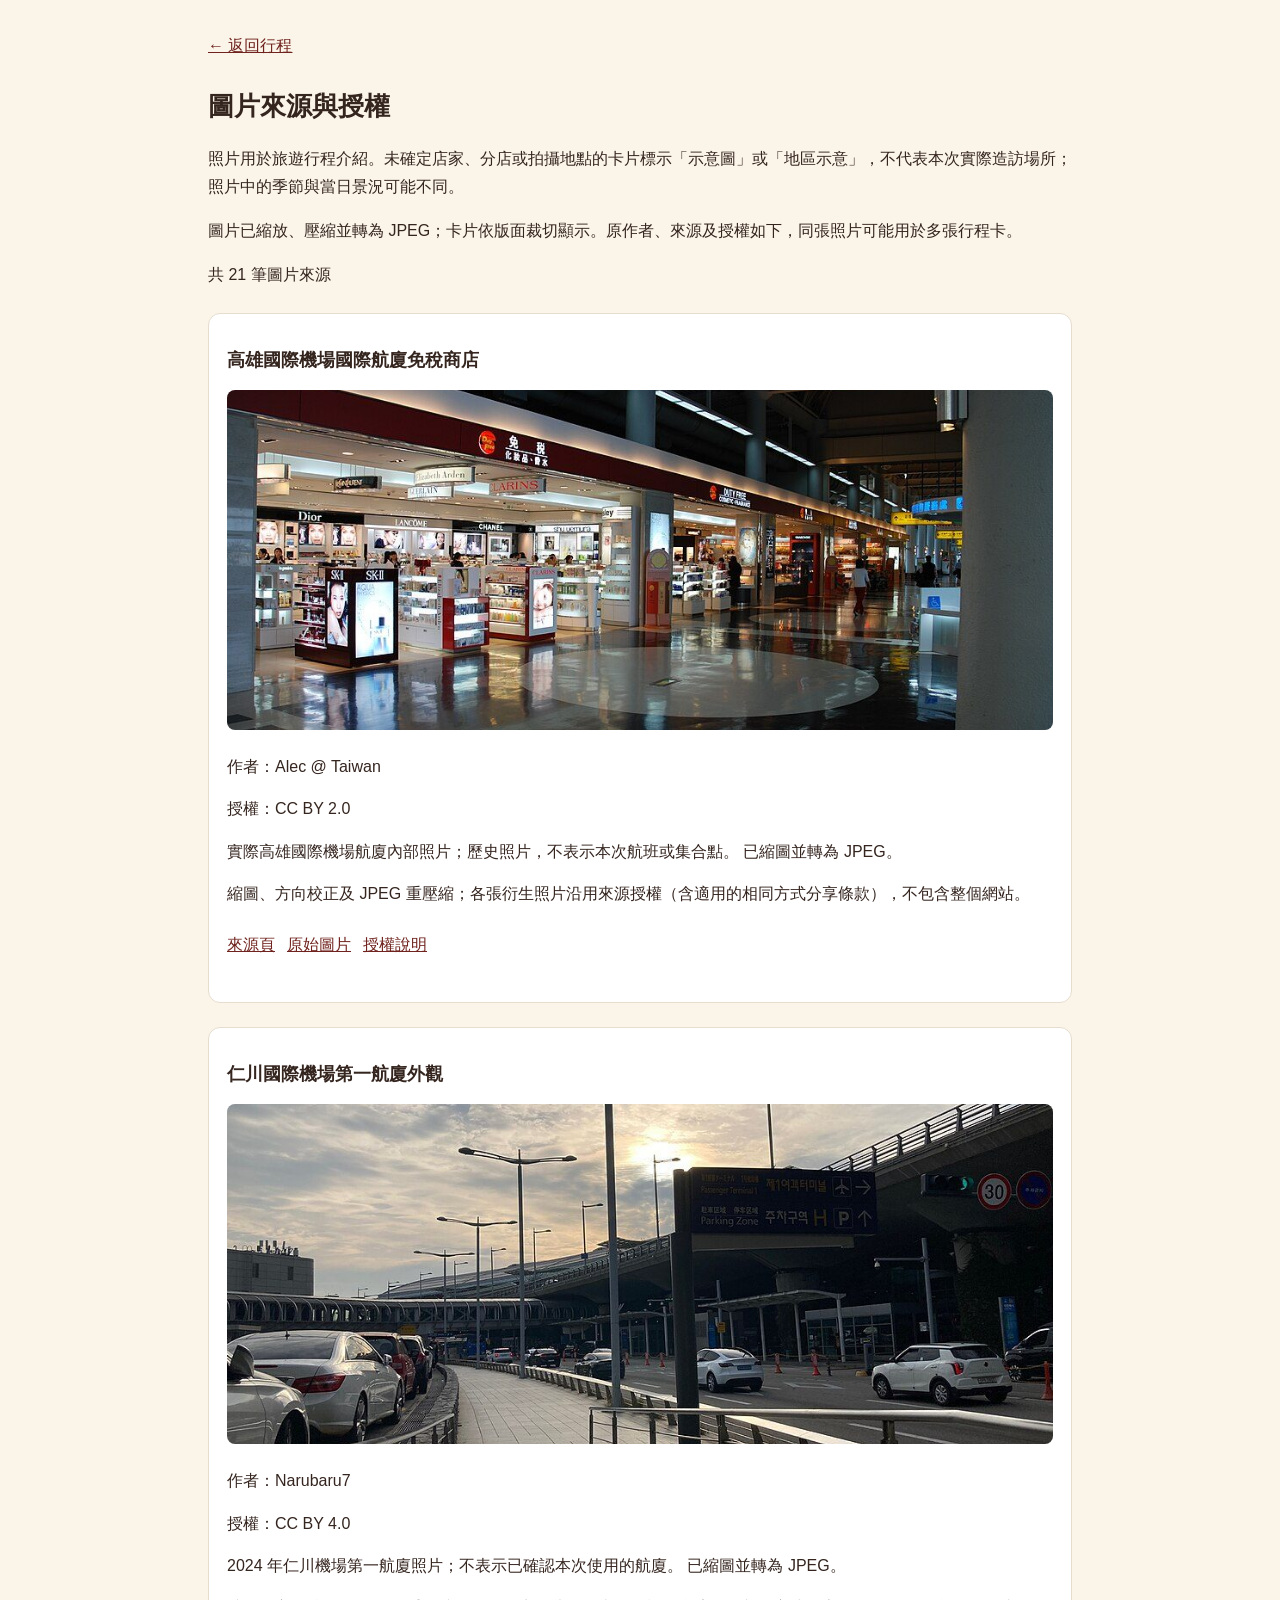
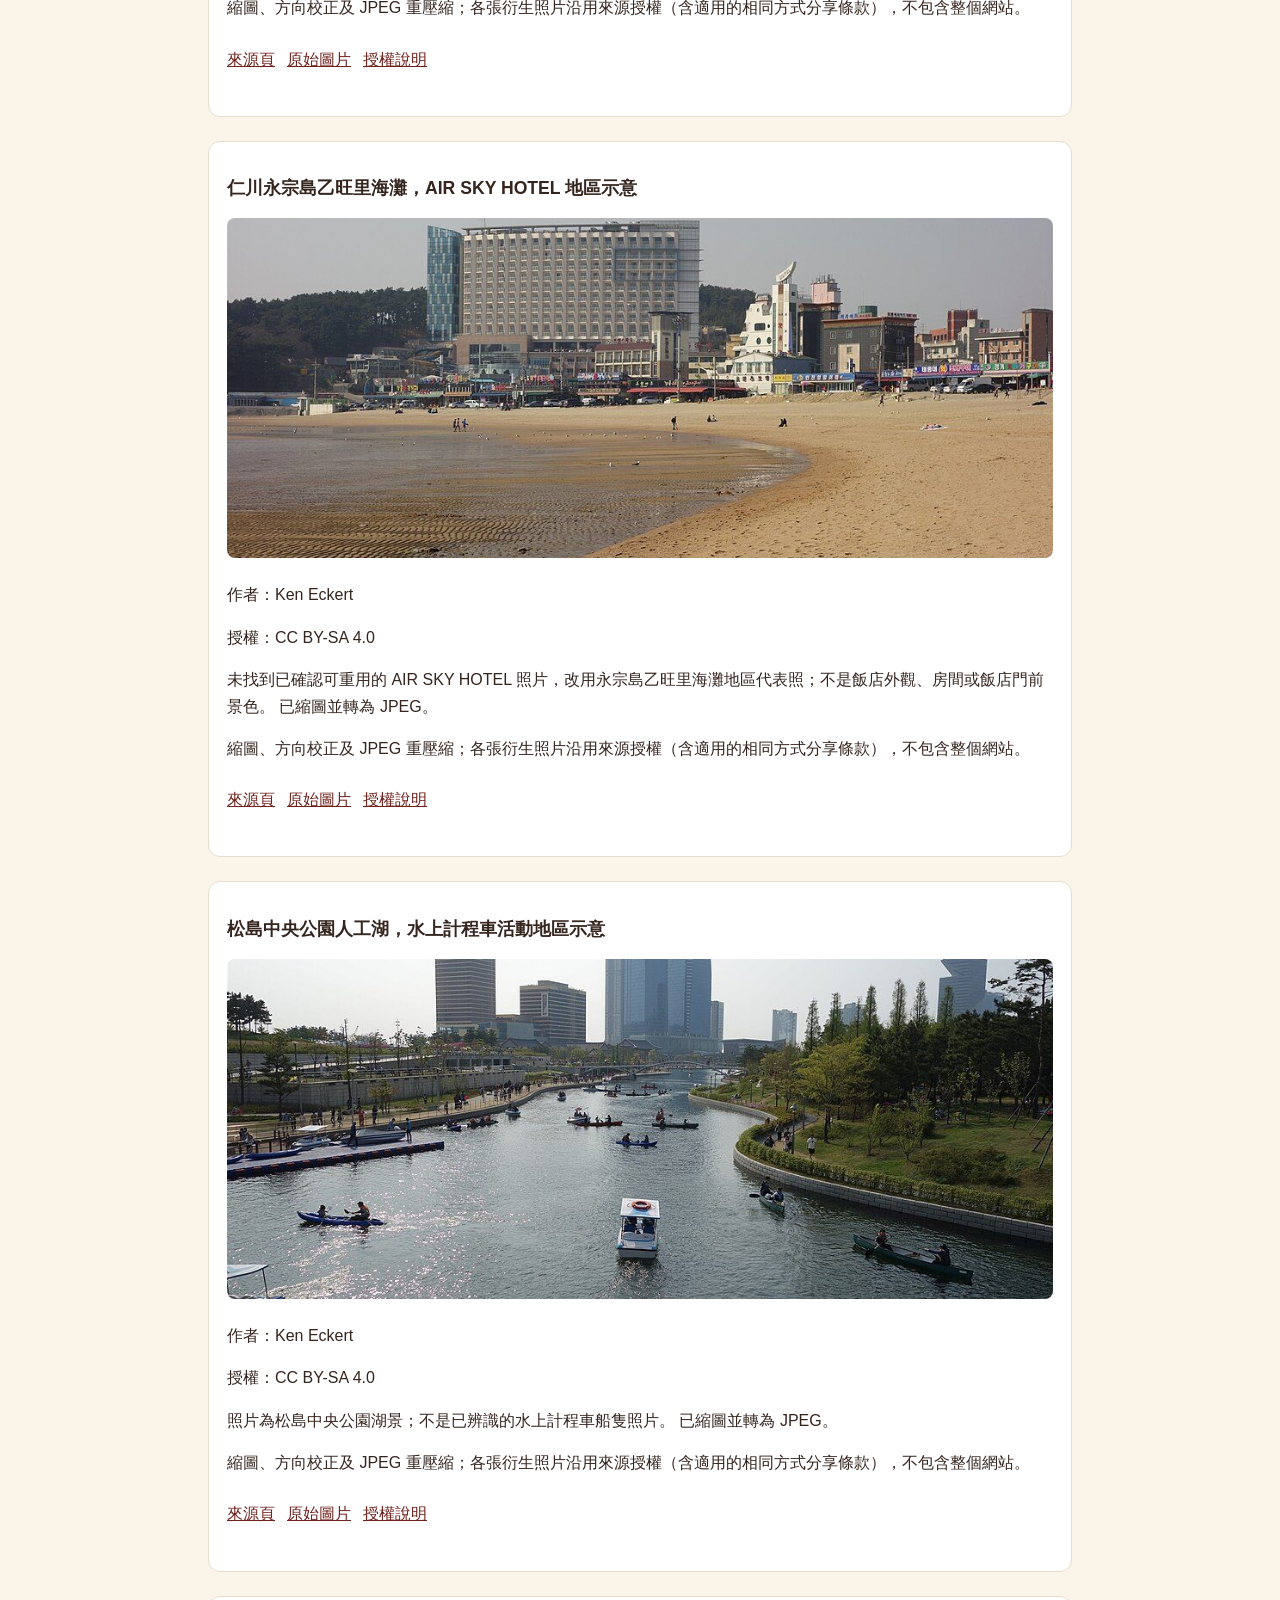
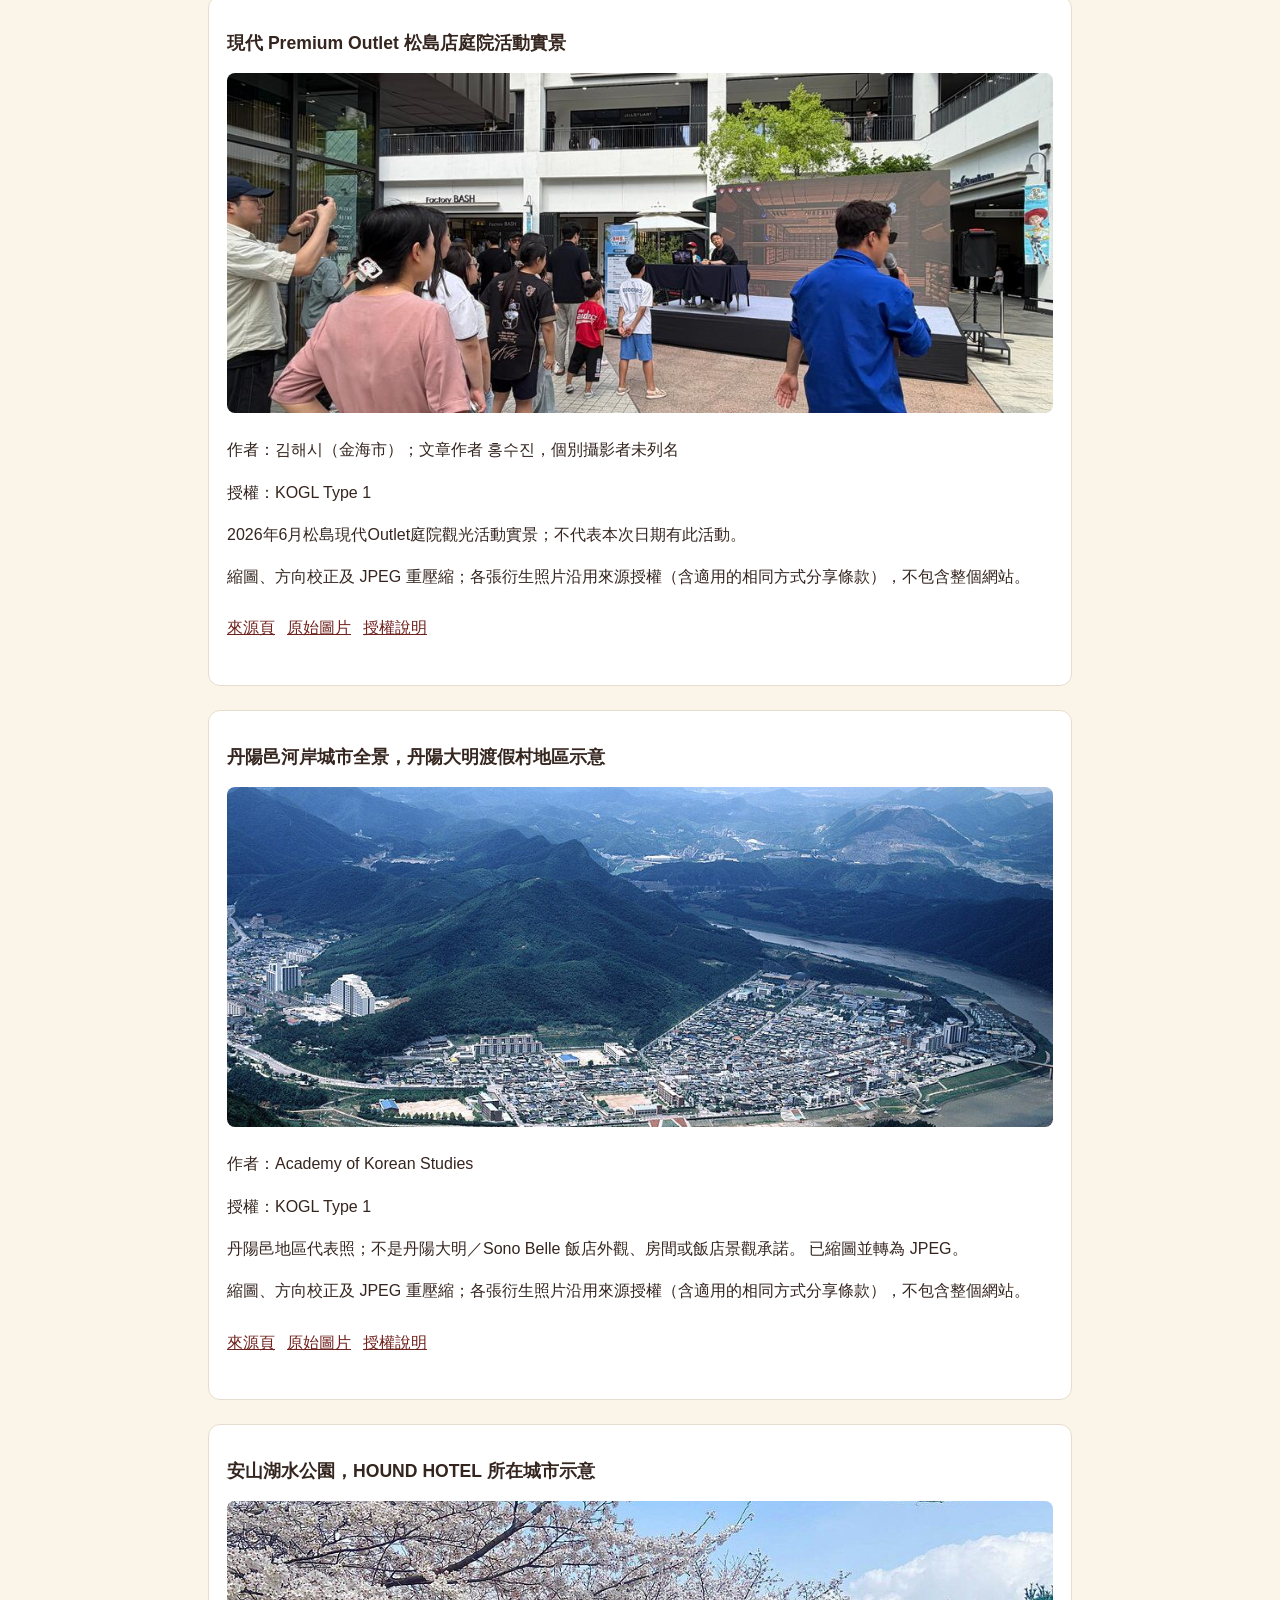
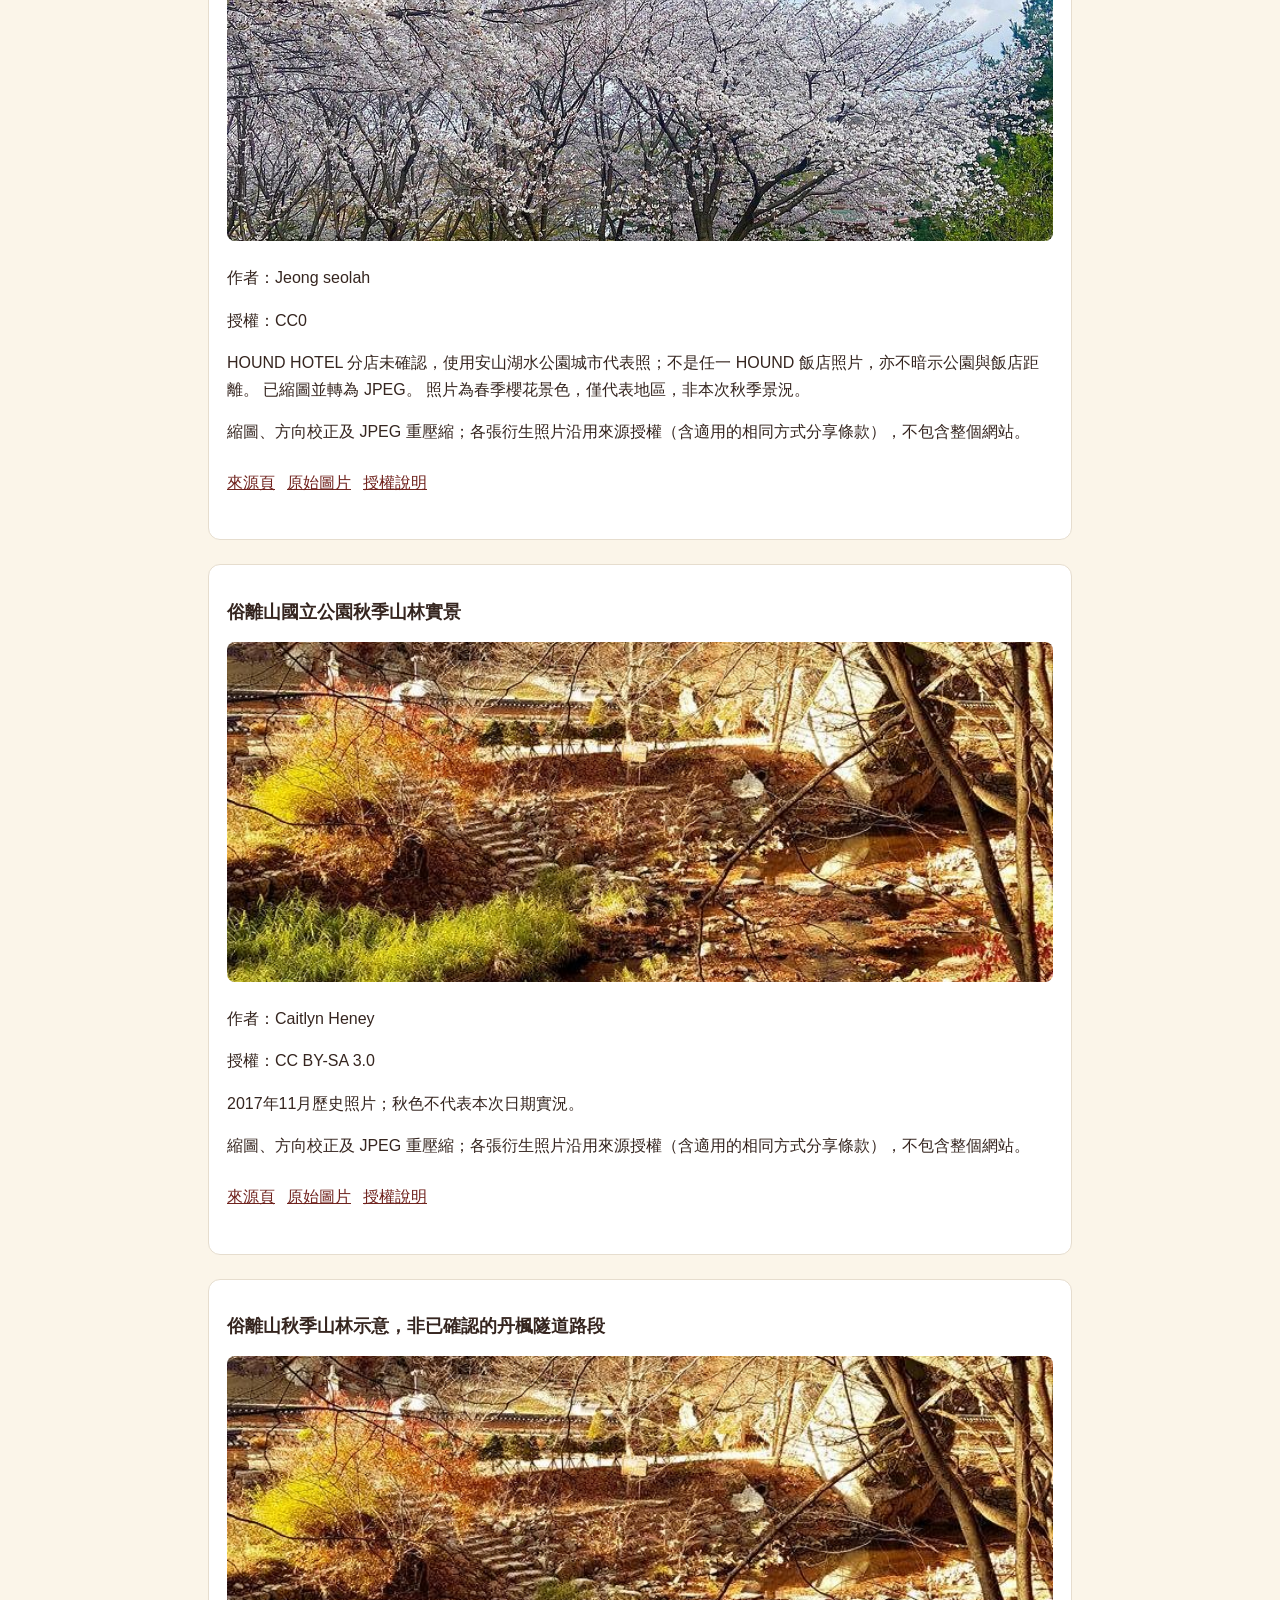
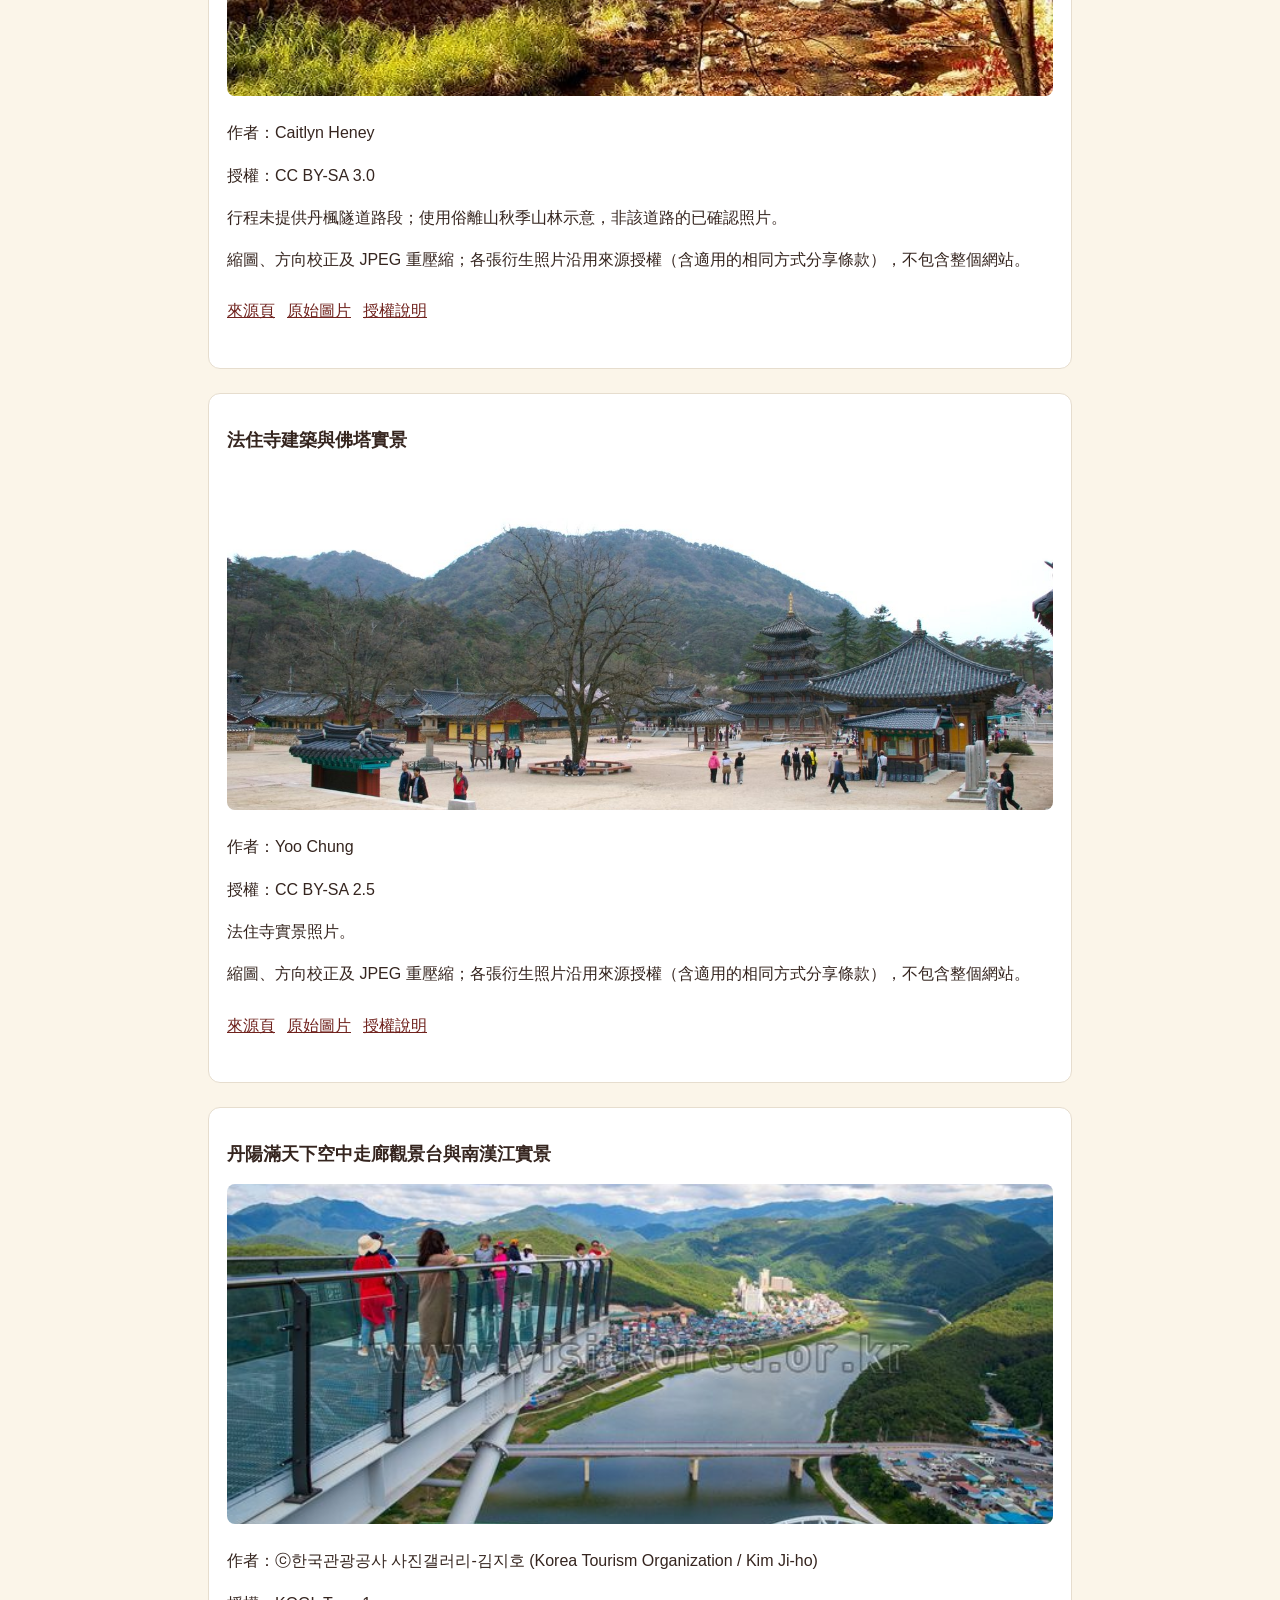
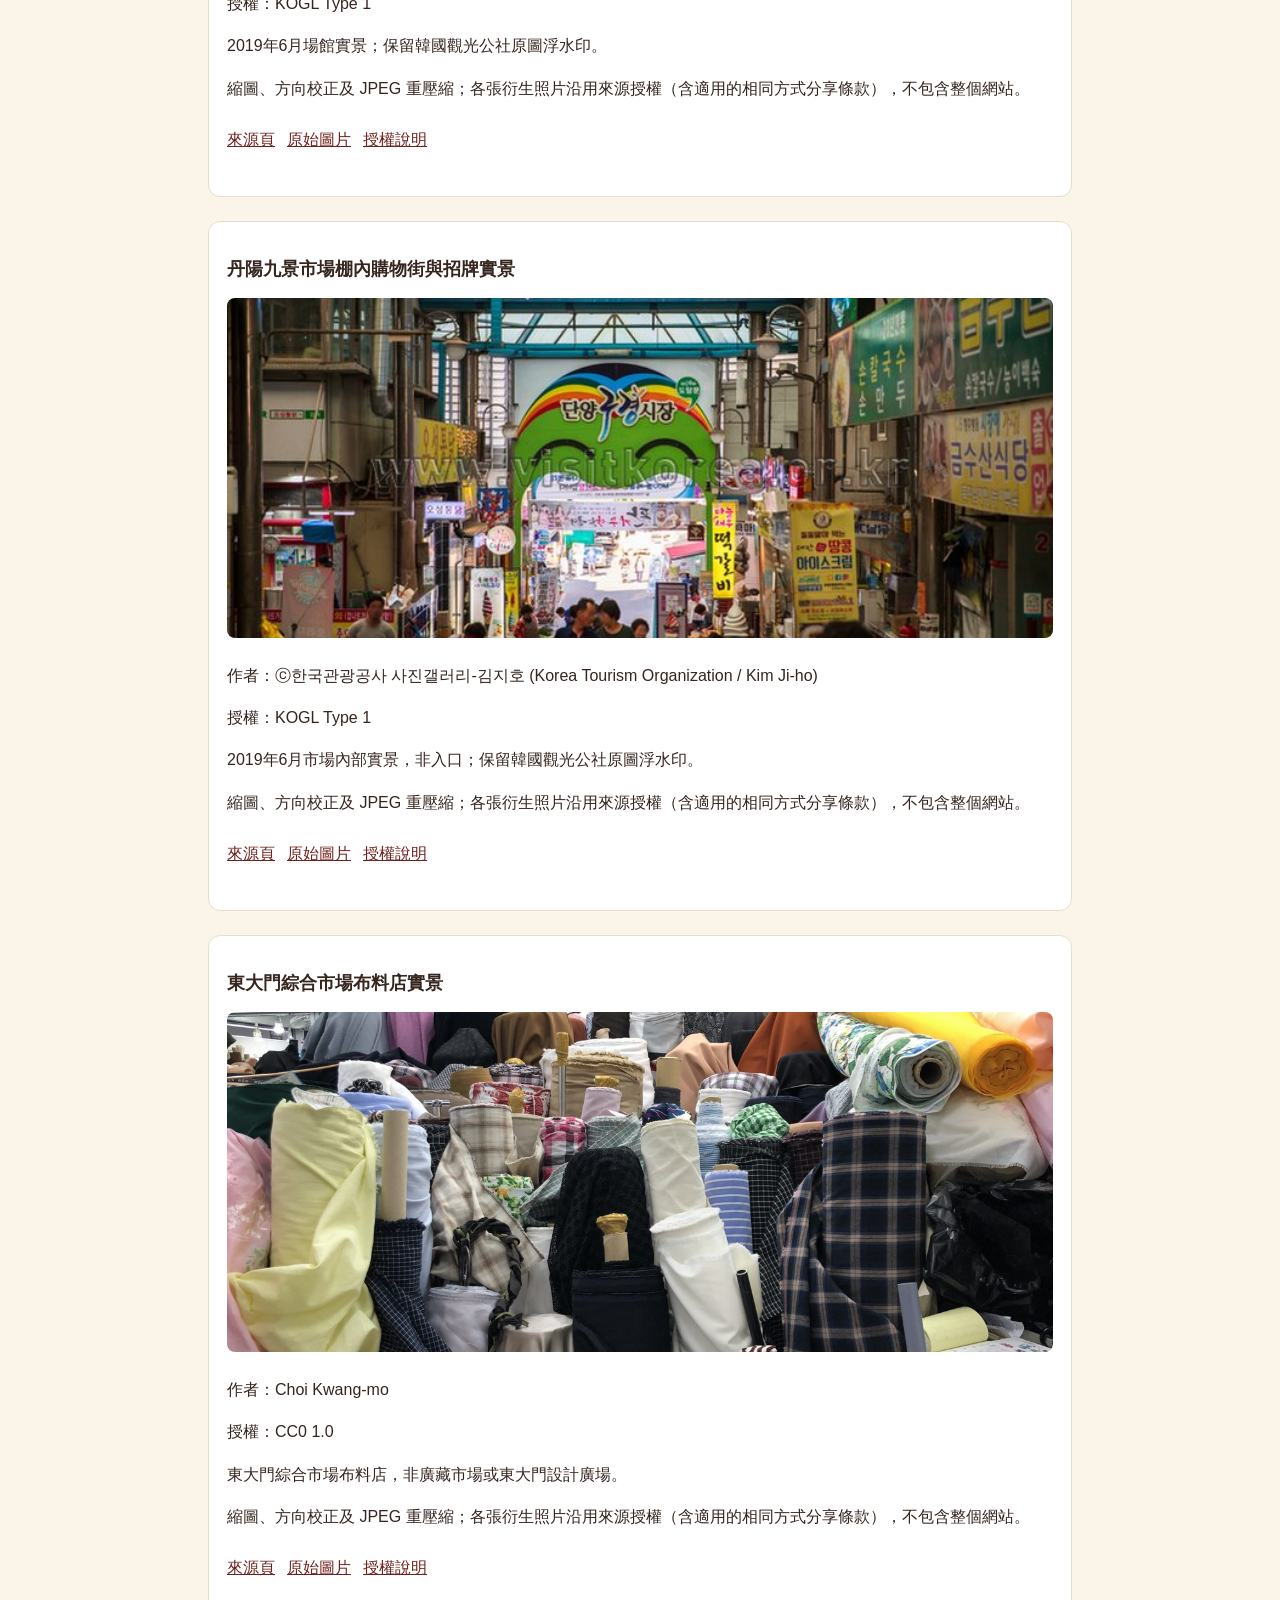
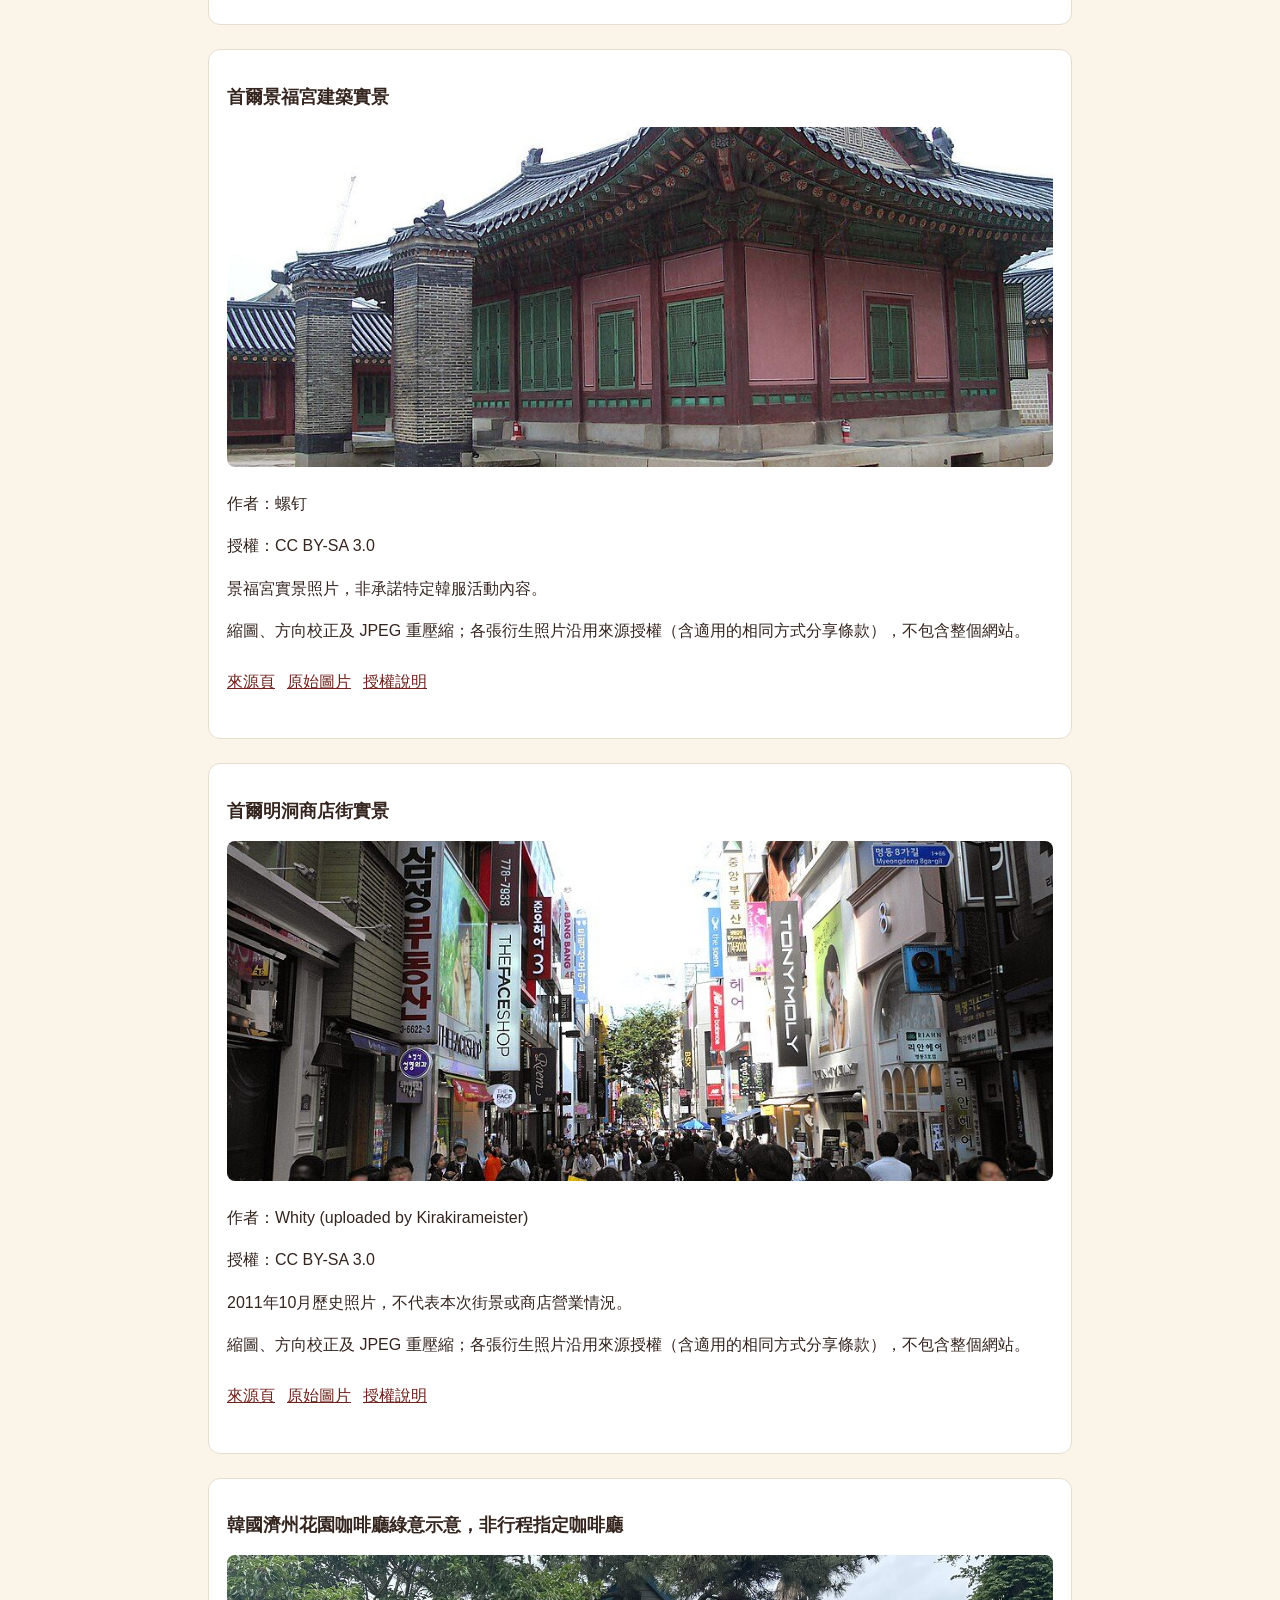
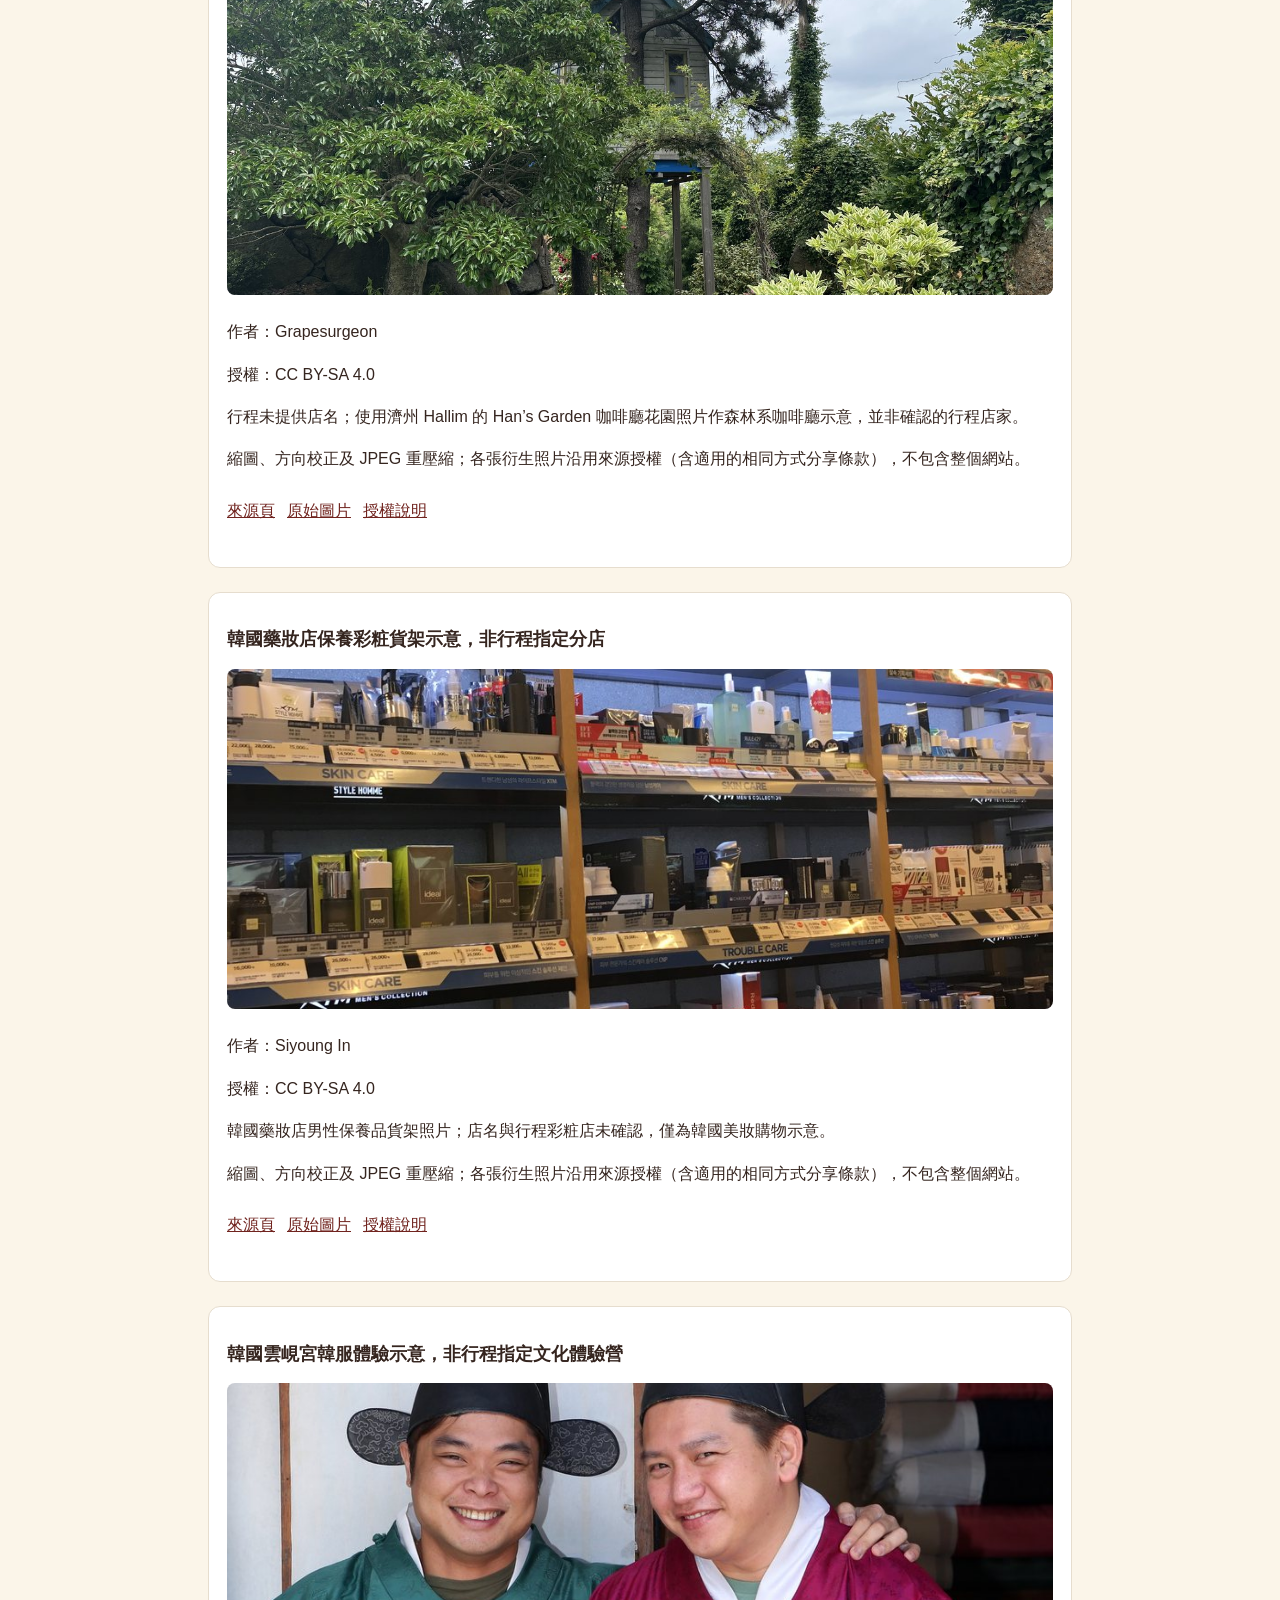
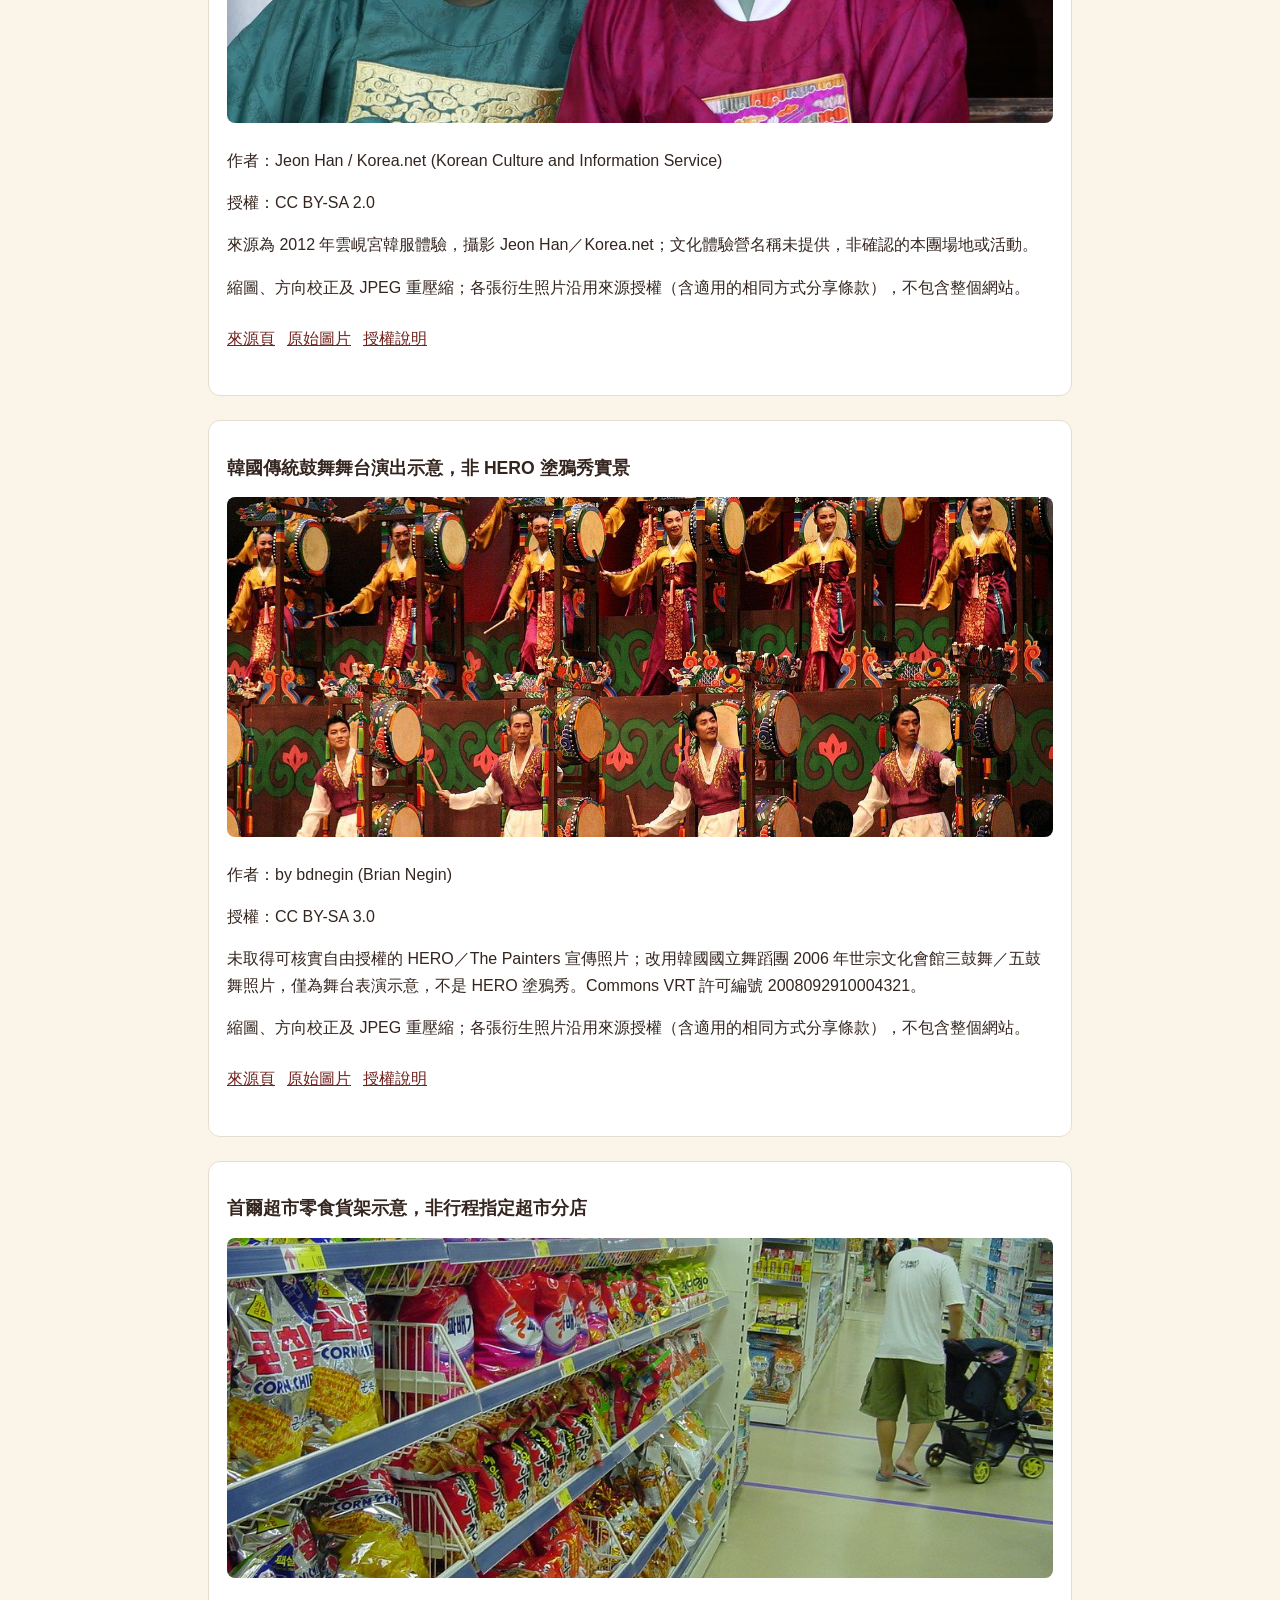
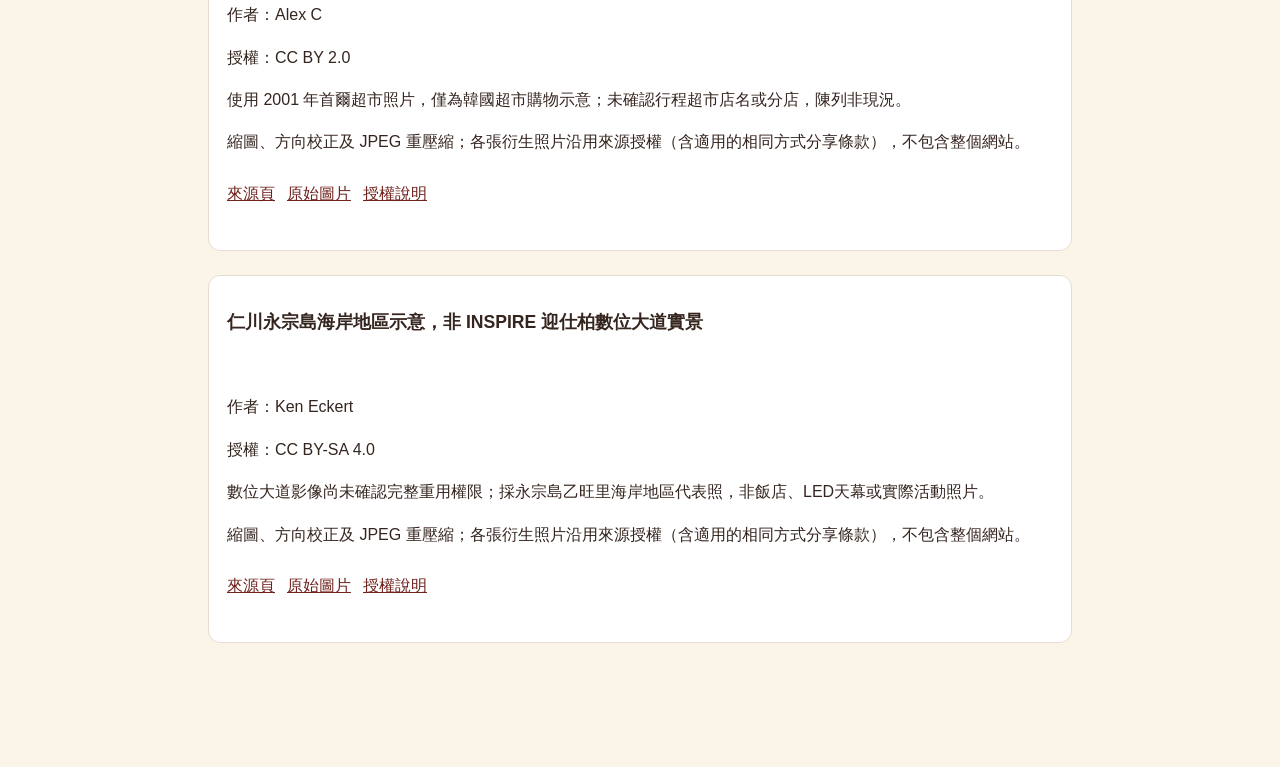
==== photo-credits.html @ cf86793b "[verified] feat: add maple theme, station photos and reference times" ====
<!DOCTYPE html>
<html lang="zh-Hant"><head><meta charset="UTF-8"><meta name="viewport" content="width=device-width, initial-scale=1"><title>圖片來源與授權 · 韓國行程</title><link rel="stylesheet" href="css/style.css"><link rel="stylesheet" href="css/photo-credits.css"><link rel="stylesheet" href="css/maple-theme.css"></head>
<body><main class="credits-page"><a class="credits-back" href="./">← 返回行程</a><h1>圖片來源與授權</h1><p>照片用於旅遊行程介紹。未確定店家、分店或拍攝地點的卡片標示「示意圖」或「地區示意」，不代表本次實際造訪場所；照片中的季節與當日景況可能不同。</p><p>圖片已縮放、壓縮並轉為 JPEG；卡片依版面裁切顯示。原作者、來源及授權如下，同張照片可能用於多張行程卡。</p><p id="credits-status" role="status">來源資料載入中…</p><div id="credits-list"></div></main><script src="js/photo-credits.js"></script></body></html>
---- css/style.css ----
/* 韓國秋楓跟團行程 — 既有彩層 Patchwork・手機優先
   暖白紙底＋多彩色塊小屋、童話圓潤（Jua）、鵝黃描邊標題
   主色：土耳其藍 teal（標題）＋珊瑚 coral（現在/即將破格）
   時間軸節點＝彩色圓角小屋方塊（依序循環調色盤）
   簽名：翻牌時鐘（改為甘川洞配色），翻牌後時間軸依序浮現
   字體由 index.html 的 <link> 預載（Jua / Poppins / Noto Sans TC） */

:root {
  --paper: #FBF7EF;        /* 暖白紙底 */
  --paper-2: #ffffff;      /* 卡片底 */
  --ink: #33302b;          /* 主文字 */
  --ink-soft: #75706a;     /* 次文字 */
  --ink-mute: #a59f95;     /* 更淡 */
  --line: #f0e8d8;         /* 卡片細框 */
  --line-soft: #e6dcc9;    /* 軌道線 */

  --teal: #2FA6A0;         /* 主色：標題／導航 */
  --teal-dark: #1f857f;
  --teal-soft: #eafaf8;
  --coral: #F27C63;        /* 破格：現在/即將 */
  --coral-dark: #d5604a;
  --coral-soft: #fdeee9;
  --mustard: #E8B84B;      /* 鵝黃：時間、標題陰影 */
  --sun: #F2B84B;
  --purple: #8E7CC3;
  --sky: #5B9BD5;
  --salmon: #EE8A6F;
  --seagreen: #79B8A8;

  --shadow: 0 8px 24px rgba(120, 110, 90, 0.16);
  --shadow-card: 0 6px 18px rgba(120, 110, 90, 0.10);
  --radius: 16px;          /* 童話圓潤 */
  --radius-sm: 10px;
  --pill: 999px;
  --rail-w: 44px;
  --tabbar-h: 60px;
  --topbar-h: 84px;

  --round: "Jua", "Noto Sans TC", sans-serif;             /* 圓潤標題 */
  --num: "Poppins", -apple-system, sans-serif;            /* 拉丁／數字 */
  --sans: "Noto Sans TC", -apple-system, "PingFang TC", sans-serif;
  font-family: var(--sans);
}

* { box-sizing: border-box; }
html { scroll-padding-top: calc(var(--topbar-h) + var(--tabbar-h) + 8px); }

body {
  margin: 0;
  color: var(--ink);
  line-height: 1.65;
  -webkit-text-size-adjust: 100%;
  padding-bottom: 76px;
  background-color: var(--paper);
}

/* ===== Topbar：暖白紙＋極淡彩格拼貼＋珊瑚眉標＋鵝黃描邊藍字 ===== */
.topbar {
  position: sticky;
  top: 0;
  z-index: 30;
  color: var(--ink);
  padding: max(14px, env(safe-area-inset-top)) 22px 14px;
  background-color: var(--paper);
  background-image:
    linear-gradient(135deg, rgba(47,166,160,0.06) 25%, transparent 25%),
    linear-gradient(225deg, rgba(242,124,99,0.06) 25%, transparent 25%),
    linear-gradient(45deg, rgba(232,184,75,0.06) 25%, transparent 25%),
    linear-gradient(315deg, rgba(142,124,195,0.06) 25%, transparent 25%);
  background-size: 26px 26px;
  background-position: 0 0, 13px 0, 0 13px, 13px 13px;
  border-bottom: 2px solid var(--line-soft);
  box-shadow: 0 4px 16px rgba(120,110,90,0.06);
  transition: transform 0.25s ease;
  will-change: transform;
}
body.head-collapsed .topbar { transform: translateY(-100%); }
.topbar-title {
  margin: 2px 0 2px;
  font-family: var(--round);
  font-size: 1.7rem;
  font-weight: 400;
  letter-spacing: 0.02em;
  color: var(--teal);
  text-shadow: 2px 2px 0 var(--mustard);
}
.topbar-sub {
  margin: 0;
  font-family: var(--num);
  font-weight: 500;
  font-size: 0.76rem;
  letter-spacing: 0.02em;
  color: var(--ink-soft);
}
.topbar-updated {
  margin: 3px 0 0;
  font-family: var(--num);
  font-size: 0.64rem;
  letter-spacing: 0.04em;
  color: var(--ink-mute);
  font-variant-numeric: tabular-nums;
}
.topbar-updated[hidden] { display: none; }

/* ===== Tabbar：圓潤藥丸分頁 ===== */
.tabbar {
  position: sticky;
  top: var(--topbar-h);
  z-index: 25;
  display: flex;
  gap: 8px;
  padding: 10px 14px 12px;
  background: rgba(251, 247, 239, 0.94);
  backdrop-filter: blur(8px);
  border-bottom: 1px solid var(--line);
  overflow-x: auto;
  scrollbar-width: none;
  transition: transform 0.25s ease;
}
body.head-collapsed .tabbar { transform: translateY(calc(-1 * var(--topbar-h))); }
.tabbar::-webkit-scrollbar { display: none; }
.tab {
  position: relative;
  flex: 0 0 auto;
  display: flex;
  flex-direction: column;
  align-items: center;
  min-width: 52px;
  padding: 6px 15px;
  border: 2px solid var(--line-soft);
  border-radius: var(--pill);
  background: var(--paper-2);
  color: var(--ink-soft);
  font: inherit;
  cursor: pointer;
  transition: all 0.18s ease;
}
.tab-day { font-family: var(--round); font-size: 1.02rem; line-height: 1.15; letter-spacing: 0.02em; }
.tab-date { font-family: var(--num); font-weight: 500; font-size: 0.62rem; letter-spacing: 0.02em; }
.tab.is-active {
  background: var(--coral);
  border-color: var(--coral);
  color: #fff;
  box-shadow: 0 4px 0 var(--coral-dark);
  transform: translateY(-1px);
}
.tab-dot {
  position: absolute;
  top: 3px; right: 7px;
  width: 8px; height: 8px;
  background: var(--coral);
  border-radius: 50%;
  box-shadow: 0 0 0 2px var(--paper-2);
}
.tab.is-active .tab-dot { background: #fff; box-shadow: 0 0 0 2px var(--coral); }

/* ===== Content ===== */
.content { padding: 18px 16px 8px; max-width: 640px; margin: 0 auto; }
.loading, .load-error { text-align: center; color: var(--ink-soft); padding: 40px 16px; }
.load-error { color: var(--coral-dark); }

.banner {
  border: 2px solid var(--line-soft);
  border-left: 6px solid var(--teal);
  border-radius: var(--radius-sm);
  padding: 12px 15px;
  font-size: 0.86rem;
  margin-bottom: 18px;
  background: var(--paper-2);
  box-shadow: var(--shadow-card);
}
.banner--before { color: var(--teal-dark); }
.banner--after { color: var(--coral-dark); border-left-color: var(--coral); }

/* ===== Day head：圓潤標題＋珊瑚色塊點綴 ===== */
.day-head {
  margin: 4px 0 18px;
  display: flex;
  align-items: baseline;
  gap: 12px;
  flex-wrap: wrap;
}
.day-kicker {
  order: 2;
  font-family: var(--num);
  font-weight: 600;
  font-size: 0.78rem;
  letter-spacing: 0.04em;
  color: var(--teal);
}
.day-title {
  order: 1;
  margin: 0;
  font-family: var(--round);
  font-size: 1.6rem;
  font-weight: 400;
  letter-spacing: 0.02em;
  color: var(--ink);
  position: relative;
}
.day-title::before {
  content: "";
  display: inline-block;
  width: 14px; height: 14px;
  margin-right: 9px;
  border-radius: 5px;
  border: 3px solid #fff;
  background: var(--coral);
  box-shadow: 0 2px 6px rgba(0,0,0,0.12);
  vertical-align: middle;
}

/* ===== Timeline：小屋色塊軌道 ===== */
.timeline { list-style: none; margin: 0; padding: 0; }
.tl-item { position: relative; display: grid; grid-template-columns: var(--rail-w) 1fr; }
.tl-rail { position: relative; }
.tl-rail::before {
  content: "";
  position: absolute;
  left: calc(var(--rail-w) / 2 - 1.5px);
  top: 0; bottom: 0;
  width: 3px;
  background: var(--line-soft);
  border-radius: 3px;
}
.tl-rail--dashed::before {
  background: repeating-linear-gradient(var(--line-soft) 0 5px, transparent 5px 11px);
}
/* 節點：彩色圓角「小屋」方塊，白邊 */
.tl-node {
  position: absolute;
  left: calc(var(--rail-w) / 2 - 11px);
  top: 16px;
  width: 22px; height: 22px;
  border-radius: 7px;
  border: 3px solid #fff;
  background: var(--teal);
  box-shadow: 0 2px 6px rgba(0,0,0,0.14);
  z-index: 1;
}
/* 依序循環調色盤，形成拼貼多彩 */
.tl-item:nth-child(8n+1) .tl-node { background: var(--teal); }
.tl-item:nth-child(8n+2) .tl-node { background: var(--coral); }
.tl-item:nth-child(8n+3) .tl-node { background: var(--mustard); }
.tl-item:nth-child(8n+4) .tl-node { background: var(--purple); }
.tl-item:nth-child(8n+5) .tl-node { background: var(--sky); }
.tl-item:nth-child(8n+6) .tl-node { background: var(--salmon); }
.tl-item:nth-child(8n+7) .tl-node { background: var(--seagreen); }
.tl-item:nth-child(8n+8) .tl-node { background: var(--sun); }

/* ===== Spot card ===== */
.tl-spot { padding-bottom: 14px; }
.card {
  background: var(--paper-2);
  border-radius: var(--radius);
  box-shadow: var(--shadow-card);
  overflow: hidden;
  border: 1px solid var(--line);
  position: relative;
  transition: border-color 0.2s ease, box-shadow 0.2s ease, transform 0.2s ease;
}
.card-media { position: relative; height: 140px; }
.media-img { width: 100%; height: 100%; object-fit: cover; display: block; }
.media-ph {
  width: 100%; height: 100%;
  display: flex; flex-direction: column;
  align-items: center; justify-content: center; gap: 5px;
  color: #fff;
  /* --ph 由 app.js 依景點名稱給定 */
  background: linear-gradient(135deg, var(--ph, var(--teal)), color-mix(in srgb, var(--ph, var(--teal)) 55%, #fff));
}
.media-ph-name { font-family: var(--round); font-size: 1.16rem; letter-spacing: 0.04em; text-shadow: 0 1px 8px rgba(0,0,0,0.22); }
.media-ph-hint { font-family: var(--num); font-weight: 500; font-size: 0.66rem; letter-spacing: 0.06em; opacity: 0.9; }

/* 時間票：白色圓角藥丸＋鵝黃數字（掛在圖片左上） */
.spot-time {
  position: absolute;
  top: 12px; left: 12px;
  z-index: 3;
  font-family: var(--num);
  font-weight: 700;
  font-size: 0.82rem;
  font-variant-numeric: tabular-nums;
  letter-spacing: 0.02em;
  color: var(--coral-dark);
  background: #fff;
  padding: 4px 12px;
  border-radius: var(--pill);
  box-shadow: 0 3px 10px rgba(0,0,0,0.14);
}
.card-body { padding: 14px 16px 16px; position: relative; z-index: 1; }
.card-head { display: flex; align-items: flex-start; justify-content: space-between; gap: 10px; }
.card-title { margin: 0; font-family: var(--round); font-size: 1.24rem; font-weight: 400; color: var(--ink); line-height: 1.3; }
.card-intro { margin: 7px 0 0; font-size: 0.88rem; color: var(--ink-soft); line-height: 1.7; }

.spot-stay {
  display: inline-flex;
  align-items: baseline;
  gap: 5px;
  margin: 10px 0 0;
  padding: 4px 12px;
  font-size: 0.76rem;
  font-weight: 500;
  color: var(--teal-dark);
  background: var(--teal-soft);
  border-radius: var(--pill);
}
.spot-stay b { font-family: var(--num); font-weight: 700; }

.btn-nav {
  flex: 0 0 auto;
  background: var(--teal-soft);
  color: var(--teal-dark);
  font-family: var(--num);
  font-size: 0.76rem;
  font-weight: 600;
  letter-spacing: 0.02em;
  text-decoration: none;
  padding: 6px 13px;
  border-radius: var(--pill);
  white-space: nowrap;
  transition: background 0.15s ease, color 0.15s ease;
}
.btn-nav:active { background: var(--teal); color: #fff; }

.now-badge, .next-badge {
  display: inline-block;
  font-family: var(--round);
  font-size: 0.66rem;
  letter-spacing: 0.04em;
  padding: 2px 11px;
  border-radius: var(--pill);
  vertical-align: middle;
  margin-left: 6px;
}
.now-badge { background: var(--coral); color: #fff; }
.next-badge { background: transparent; color: var(--coral-dark); border: 1.5px solid var(--coral); }

/* ===== Transit chip ===== */
.tl-transit { padding-bottom: 14px; }
.transit-chip {
  display: flex; align-items: center; gap: 10px;
  background: #f6efe0;
  border: none;
  border-radius: var(--pill);
  padding: 9px 15px;
  text-decoration: none;
  color: var(--ink-soft);
  transition: background 0.15s ease;
}
a.transit-chip:active { background: var(--coral-soft); }
.transit-chip--static { cursor: default; }
.transit-icon { font-size: 1.15rem; flex: 0 0 auto; }
.transit-text { flex: 1 1 auto; min-width: 0; }
.transit-desc { display: block; font-family: var(--num); font-weight: 500; font-size: 0.82rem; color: var(--ink-soft); }
.transit-dest { display: block; font-size: 0.74rem; font-weight: 500; color: var(--teal-dark); margin-top: 1px; }
.transit-go { flex: 0 0 auto; font-family: var(--num); font-size: 0.72rem; font-weight: 600; letter-spacing: 0.02em; color: var(--teal); white-space: nowrap; }

/* ===== 三態：已過 / 現在 / 即將 ===== */
.state-past .card { opacity: 0.62; }
.state-past .media-img { filter: saturate(0.55) brightness(0.98); }
.state-past .media-ph { filter: saturate(0.6) brightness(0.98); }
.state-past .tl-rail::before { background: var(--line-soft); }
.state-past .tl-node { background: var(--line-soft) !important; border-color: #fff; }

.state-current .tl-rail::before { background: linear-gradient(var(--coral) 0 27px, var(--line-soft) 27px); }
.state-current .tl-node {
  background: var(--coral) !important;
  width: 26px; height: 26px;
  left: calc(var(--rail-w) / 2 - 13px);
  border-radius: 8px;
  box-shadow: 0 0 0 0 rgba(242, 124, 99, 0.5);
  animation: pulse 1.9s infinite;
}
.state-current .card {
  border-color: var(--coral);
  box-shadow: 0 8px 22px rgba(242, 124, 99, 0.28);
  transform: translateY(-1px);
}
.state-current .card-title { color: var(--coral-dark); }
.state-next .tl-node { box-shadow: 0 0 0 3px var(--coral-soft); }

@keyframes pulse {
  0% { box-shadow: 0 0 0 0 rgba(242, 124, 99, 0.5); }
  70% { box-shadow: 0 0 0 12px rgba(242, 124, 99, 0); }
  100% { box-shadow: 0 0 0 0 rgba(242, 124, 99, 0); }
}

/* ===== Notes ===== */
.notes { margin: 10px 0 0; display: grid; gap: 10px; }
.note {
  display: flex; gap: 10px;
  background: var(--paper-2);
  border: 1px solid var(--line);
  border-left: 6px solid var(--teal);
  border-radius: var(--radius-sm);
  padding: 12px 14px;
  box-shadow: var(--shadow-card);
}
.note--car { border-left-color: var(--coral); }
.note-ico { font-size: 1.1rem; }
.note strong { font-family: var(--round); font-size: 0.9rem; color: var(--teal-dark); }
.note--car strong { color: var(--coral-dark); }
.note p { margin: 2px 0 0; font-size: 0.84rem; color: var(--ink-soft); }

/* ===== 資訊分頁 ===== */
.info-block { margin-bottom: 26px; }
.info-h { font-family: var(--round); font-size: 1.2rem; color: var(--teal-dark); margin: 0 0 12px; letter-spacing: 0.02em; }
.table-wrap { overflow-x: auto; border-radius: var(--radius-sm); border: 1px solid var(--line); box-shadow: var(--shadow-card); }
.info-table { width: 100%; border-collapse: collapse; background: var(--paper-2); font-size: 0.82rem; }
.info-table th, .info-table td { padding: 10px 12px; text-align: left; border-bottom: 1px solid var(--line); }
.info-table thead th { background: var(--teal); color: #fff; font-family: var(--num); font-weight: 600; font-size: 0.76rem; letter-spacing: 0.02em; white-space: nowrap; }
.info-table tbody tr:last-child td { border-bottom: none; }
.info-table .num { font-family: var(--num); font-variant-numeric: tabular-nums; white-space: nowrap; }
.info-table tbody tr:last-child { font-weight: 700; }

.checklist { list-style: none; margin: 0; padding: 0; display: grid; grid-template-columns: 1fr 1fr; gap: 8px; }
.checklist label { display: flex; align-items: center; gap: 8px; font-size: 0.85rem; background: var(--paper-2); border: 1px solid var(--line); border-radius: var(--radius-sm); padding: 9px 12px; cursor: pointer; }
.checklist input { accent-color: var(--coral); width: 16px; height: 16px; }
.bullet { margin: 0; padding-left: 20px; }
.bullet li { font-size: 0.86rem; margin-bottom: 8px; color: var(--ink); }
.bullet li::marker { color: var(--coral); }

/* ===== 回到現在 FAB ===== */
.now-fab {
  position: fixed;
  right: 16px;
  bottom: calc(18px + env(safe-area-inset-bottom));
  z-index: 40;
  display: inline-flex; align-items: center; gap: 7px;
  background: var(--coral);
  color: #fff;
  border: none;
  border-radius: var(--pill);
  padding: 12px 20px;
  font-family: var(--round);
  font-size: 0.9rem;
  letter-spacing: 0.03em;
  box-shadow: 0 6px 18px rgba(242, 124, 99, 0.42), 0 4px 0 var(--coral-dark);
  cursor: pointer;
}
.now-fab[hidden] { display: none; }
.now-fab-ico { font-size: 1.05rem; }
.now-fab:active { transform: translateY(2px); box-shadow: 0 4px 12px rgba(242, 124, 99, 0.42), 0 2px 0 var(--coral-dark); }

/* ===== Footer ===== */
.footer { text-align: center; padding: 22px 16px 8px; color: var(--ink-mute); font-size: 0.74rem; }
.footer code { font-family: var(--num); background: var(--paper-2); color: var(--teal-dark); padding: 1px 7px; border: 1px solid var(--line); border-radius: 6px; }

/* ===== 安裝 Naver Map App 彈窗 ===== */
.install-overlay {
  position: fixed; inset: 0; z-index: 60;
  background: rgba(51, 48, 43, 0.42);
  backdrop-filter: blur(3px);
  display: flex; align-items: flex-end; justify-content: center;
  animation: install-fade 0.18s ease;
}
.install-sheet {
  width: 100%; max-width: 480px;
  background: var(--paper);
  border-radius: 22px 22px 0 0;
  border-top: 4px solid var(--coral);
  padding: 24px 22px calc(18px + env(safe-area-inset-bottom));
  box-shadow: 0 -8px 28px rgba(120, 110, 90, 0.22);
  animation: install-slide 0.22s ease;
}
.install-title { margin: 0 0 6px; font-family: var(--round); font-size: 1.2rem; color: var(--teal-dark); text-align: center; }
.install-desc { margin: 0 0 16px; font-size: 0.86rem; color: var(--ink-soft); text-align: center; }
.install-btn {
  display: block; width: 100%;
  border: 2px solid var(--line-soft);
  border-radius: var(--pill);
  padding: 13px; margin-top: 10px;
  font-family: var(--round); font-size: 0.96rem;
  cursor: pointer;
  background: var(--paper-2); color: var(--teal-dark);
  transition: transform 0.1s ease;
}
.install-btn:active { transform: scale(0.98); }
.install-btn--primary { background: var(--coral); color: #fff; border-color: var(--coral); box-shadow: 0 4px 0 var(--coral-dark); }
.install-btn--ghost { background: transparent; color: var(--ink-soft); border-color: transparent; }
@keyframes install-fade { from { opacity: 0; } to { opacity: 1; } }
@keyframes install-slide { from { transform: translateY(100%); } to { transform: translateY(0); } }

/* ===== 入場：翻牌時鐘 loader（甘川洞配色）===== */
.deco-loader {
  position: fixed; inset: 0; z-index: 80;
  display: flex; flex-direction: column;
  align-items: center; justify-content: center;
  gap: 20px;
  background-color: var(--paper);
  background-image:
    radial-gradient(circle at 18% 20%, rgba(47,166,160,0.14), transparent 42%),
    radial-gradient(circle at 82% 78%, rgba(242,124,99,0.14), transparent 42%),
    radial-gradient(circle at 60% 12%, rgba(232,184,75,0.10), transparent 40%);
  transition: opacity 0.5s ease, visibility 0.5s ease;
}
.deco-loader.is-hidden { opacity: 0; visibility: hidden; pointer-events: none; }
.deco-loader-frame {
  padding: 26px 30px;
  text-align: center;
}
.deco-loader-eyebrow {
  font-family: var(--num);
  font-weight: 700;
  font-size: 0.72rem;
  letter-spacing: 0.24em;
  color: var(--coral);
  text-transform: uppercase;
}
.deco-loader-title {
  margin: 8px 0 18px;
  font-family: var(--round);
  font-size: 2rem;
  color: var(--teal);
  text-shadow: 2px 2px 0 var(--mustard);
  letter-spacing: 0.03em;
}
/* 翻牌時鐘 */
.flip-clock { display: flex; align-items: center; justify-content: center; gap: 7px; }
.flip-card {
  position: relative;
  width: 54px; height: 70px;
  perspective: 240px;
}
.flip-digit {
  position: absolute; inset: 0;
  display: flex; align-items: center; justify-content: center;
  font-family: var(--num);
  font-size: 2.5rem; font-weight: 700;
  color: #fff;
  background: linear-gradient(180deg, var(--teal), var(--teal-dark));
  border: 3px solid #fff;
  border-radius: 14px;
  box-shadow: 0 6px 16px rgba(47,166,160,0.34);
  backface-visibility: hidden;
}
.flip-card::after {  /* 中縫分隔線 */
  content: ""; position: absolute; left: 3px; right: 3px; top: 50%;
  height: 2px; background: rgba(255,255,255,0.25); z-index: 5;
}
.flip-colon { font-family: var(--num); font-size: 2.2rem; font-weight: 700; color: var(--coral); padding-bottom: 4px; }
.flip-new {
  transform-origin: bottom center;
  animation: flip-down 0.55s ease both;
}
.flip-card:nth-child(1) .flip-new { animation-delay: 0.15s; }
.flip-card:nth-child(2) .flip-new { animation-delay: 0.30s; }
.flip-card:nth-child(4) .flip-new { animation-delay: 0.45s; }
.flip-card:nth-child(5) .flip-new { animation-delay: 0.60s; }
@keyframes flip-down {
  0% { transform: rotateX(90deg); opacity: 0; }
  60% { transform: rotateX(-12deg); opacity: 1; }
  100% { transform: rotateX(0deg); opacity: 1; }
}

/* 時間軸入場：卡片依序浮現（僅首次載入） */
.timeline.is-entering .tl-item { opacity: 0; animation: item-rise 0.5s ease forwards; }
@keyframes item-rise {
  from { opacity: 0; transform: translateY(14px); }
  to { opacity: 1; transform: translateY(0); }
}

/* ===== a11y ===== */
:focus-visible { outline: 3px solid var(--coral); outline-offset: 2px; border-radius: 8px; }

@media (prefers-reduced-motion: reduce) {
  * { animation: none !important; scroll-behavior: auto !important; transition: none !important; }
  .deco-loader { display: none; }
  .timeline.is-entering .tl-item { opacity: 1; }
}

@media (min-width: 560px) {
  .card-media { height: 172px; }
}

.photo-badge{position:absolute;left:12px;bottom:12px;background:rgba(30,34,40,.85);color:white;border-radius:6px;padding:5px 9px;font-size:12px;line-height:1.4;max-width:75%;z-index:2}
.day-time-note{font-size:13px;line-height:1.7;color:var(--text-muted,#625a51);margin:0 0 20px}
---- css/photo-credits.css ----
.credits-page{max-width:900px;margin:auto;padding:24px 18px}.credits-page h1{font-size:1.6rem}.credits-page>p{line-height:1.75}.credit-card{background:#fff;border:1px solid #e6ddce;border-radius:12px;margin:24px 0;padding:18px;overflow-wrap:anywhere}.credit-card h2{font-size:1.1rem}.credit-card img{width:100%;max-height:340px;object-fit:cover;border-radius:8px}.credit-links{display:flex;flex-wrap:wrap;gap:12px}.credit-links a,.credits-back{display:inline-flex;align-items:center;min-height:44px;color:var(--teal-dark,#922f27)}
---- css/maple-theme.css ----
/* Autumn maple: Explore itinerary / secondary Operate navigation.
   Overlay after style.css; original fonts, photos, timeline and KST logic stay intact.
   Legacy color names are compatibility aliases, never a second palette. */
:root {
  --maple: #922f27;
  --maple-dark: #70231e;
  --maple-soft: #f6e9df;
  --rust: #854124;
  --amber: #9a621f;
  --paper: #fbf5e9;
  --paper-2: #fffaf2;
  --ink: #35251f;
  --ink-soft: #645044;
  --ink-mute: #70594a;
  --text-muted: var(--ink-soft);
  --line: #e7d7c6;
  --line-soft: #d8bea4;
  --teal: var(--maple);
  --teal-dark: var(--maple-dark);
  --teal-soft: var(--maple-soft);
  --coral: var(--maple);
  --coral-dark: var(--maple-dark);
  --coral-soft: var(--maple-soft);
  --mustard: var(--amber);
  --sun: var(--amber);
  --purple: var(--maple-dark);
  --sky: var(--rust);
  --salmon: var(--rust);
  --seagreen: var(--maple);
  --shadow: 0 8px 24px rgba(53, 37, 31, .12);
  --shadow-card: 0 4px 14px rgba(53, 37, 31, .07);
  --radius: 14px;
}
.topbar {
  background-image: none;
  background-color: var(--paper);
  border-bottom: 1px solid var(--line-soft);
  padding-right: 64px;
  box-shadow: 0 3px 12px rgba(53, 37, 31, .05);
}
.topbar-title {
  color: var(--maple);
  text-shadow: none;
  font-size: clamp(1.25rem, 5.1vw, 1.65rem);
  line-height: 1.35;
  letter-spacing: .01em;
  text-wrap: balance;
}
.topbar-title::after {
  content: "";
  display: block;
  width: 38px;
  height: 2px;
  margin-top: 5px;
  margin-bottom: 5px;
  background: var(--rust);
}
.maple-leaf {
  pointer-events: none;
  user-select: none;
  position: absolute;
  right: 20px;
  top: 20px;
  width: 36px;
  height: 36px;
  transform: rotate(16deg);
}
.topbar-updated { font-size: .7rem; }
.tabbar { background: var(--paper); backdrop-filter: none; }
.tab { border-width: 1px; border-radius: 12px; color: var(--ink-soft); }
.tab.is-active { background: var(--maple); border-color: var(--maple); color: var(--paper-2); box-shadow: 0 2px 0 var(--maple-dark); }
.day-kicker { color: var(--rust); }
.day-title { font-size: 1.45rem; line-height: 1.4; }
.day-title::before { width: 8px; height: 8px; border: none; border-radius: 50%; box-shadow: none; }
.banner, .note { border-left-width: 1px; }
.banner { background: var(--maple-soft); box-shadow: none; }
.media-ph { background: var(--maple); color: var(--paper-2); }
.media-ph-name { text-shadow: none; }
.media-ph-hint { opacity: 1; }
.spot-time { background: var(--paper-2); color: var(--maple-dark); border: 1px solid var(--line); }
.photo-badge { background: var(--ink); color: var(--paper-2); }
.spot-stay { color: var(--rust); background: var(--maple-soft); }
.btn-nav { background: var(--maple-soft); color: var(--maple-dark); border: 1px solid var(--line-soft); }
.btn-nav:active { background: var(--maple); color: var(--paper-2); }
.transit-chip { background: #f1e5d4; }
.transit-go { color: var(--maple-dark); }
.now-badge { color: var(--paper-2); }
.next-badge { color: var(--maple-dark); }
/* The rail is literal itinerary progress, not a decorative accent strip. */
.tl-node { border-color: var(--paper-2); box-shadow: 0 2px 5px rgba(53, 37, 31, .15); }
.state-past .card { opacity: 1; }
.state-past .tl-node { background: var(--line-soft) !important; border-color: var(--paper-2); }
.state-current .tl-node { animation: none; box-shadow: 0 0 0 3px var(--maple-soft); }
.state-current .card { box-shadow: 0 6px 18px rgba(146, 47, 39, .16); }
.now-fab { background: var(--maple); color: var(--paper-2); box-shadow: 0 4px 14px rgba(53, 37, 31, .2); }
.now-fab:active { box-shadow: 0 2px 8px rgba(53, 37, 31, .18); }
.footer a { color: var(--maple); text-underline-offset: 3px; }
.deco-loader { background-image: none; pointer-events: none; }
.deco-loader-title { color: var(--maple); text-shadow: none; }
.deco-loader-eyebrow, .flip-colon { color: var(--rust); }
.flip-digit {
  background: linear-gradient(180deg, var(--maple), var(--maple-dark));
  color: var(--paper-2);
  border-color: var(--paper-2);
  box-shadow: 0 6px 16px rgba(53, 37, 31, .2);
}

/* Reachable touch targets, including controls generated by app.js. */
button, .btn-nav, a.transit-chip, .footer a, .checklist label {
  min-height: 44px;
  min-width: 44px;
}
.btn-nav { display: inline-flex; align-items: center; justify-content: center; }
.footer a { display: inline-flex; align-items: center; }
.checklist label { overflow-wrap: anywhere; }
:focus-visible {
  outline: 3px solid var(--maple-dark);
  outline-offset: 3px;
}
@media (hover: hover) {
  .tab:hover:not(.is-active), .btn-nav:hover, a.transit-chip:hover {
    background: var(--maple-soft);
    color: var(--maple-dark);
    border-color: var(--maple);
  }
  .now-fab:hover, .install-btn--primary:hover { background: var(--maple-dark); }
  .footer a:hover { color: var(--maple-dark); }
}
@media (prefers-reduced-motion: reduce) {
  *, *::before, *::after {
    animation: none !important;
    transition: none !important;
    scroll-behavior: auto !important;
  }
  .deco-loader { display: none; }
  .timeline.is-entering .tl-item { opacity: 1; transform: none; }
}
@media (max-width: 359px) {
  .topbar { padding-left: 16px; padding-right: 52px; }
  .maple-leaf { width: 28px; height: 28px; right: 14px; }
  .content { padding-left: 12px; padding-right: 12px; }
  .card-body { padding: 12px; }
  .card-head { gap: 8px; flex-wrap: wrap; }
  .spot-time { max-width: calc(100% - 24px); font-size: .75rem; }
}
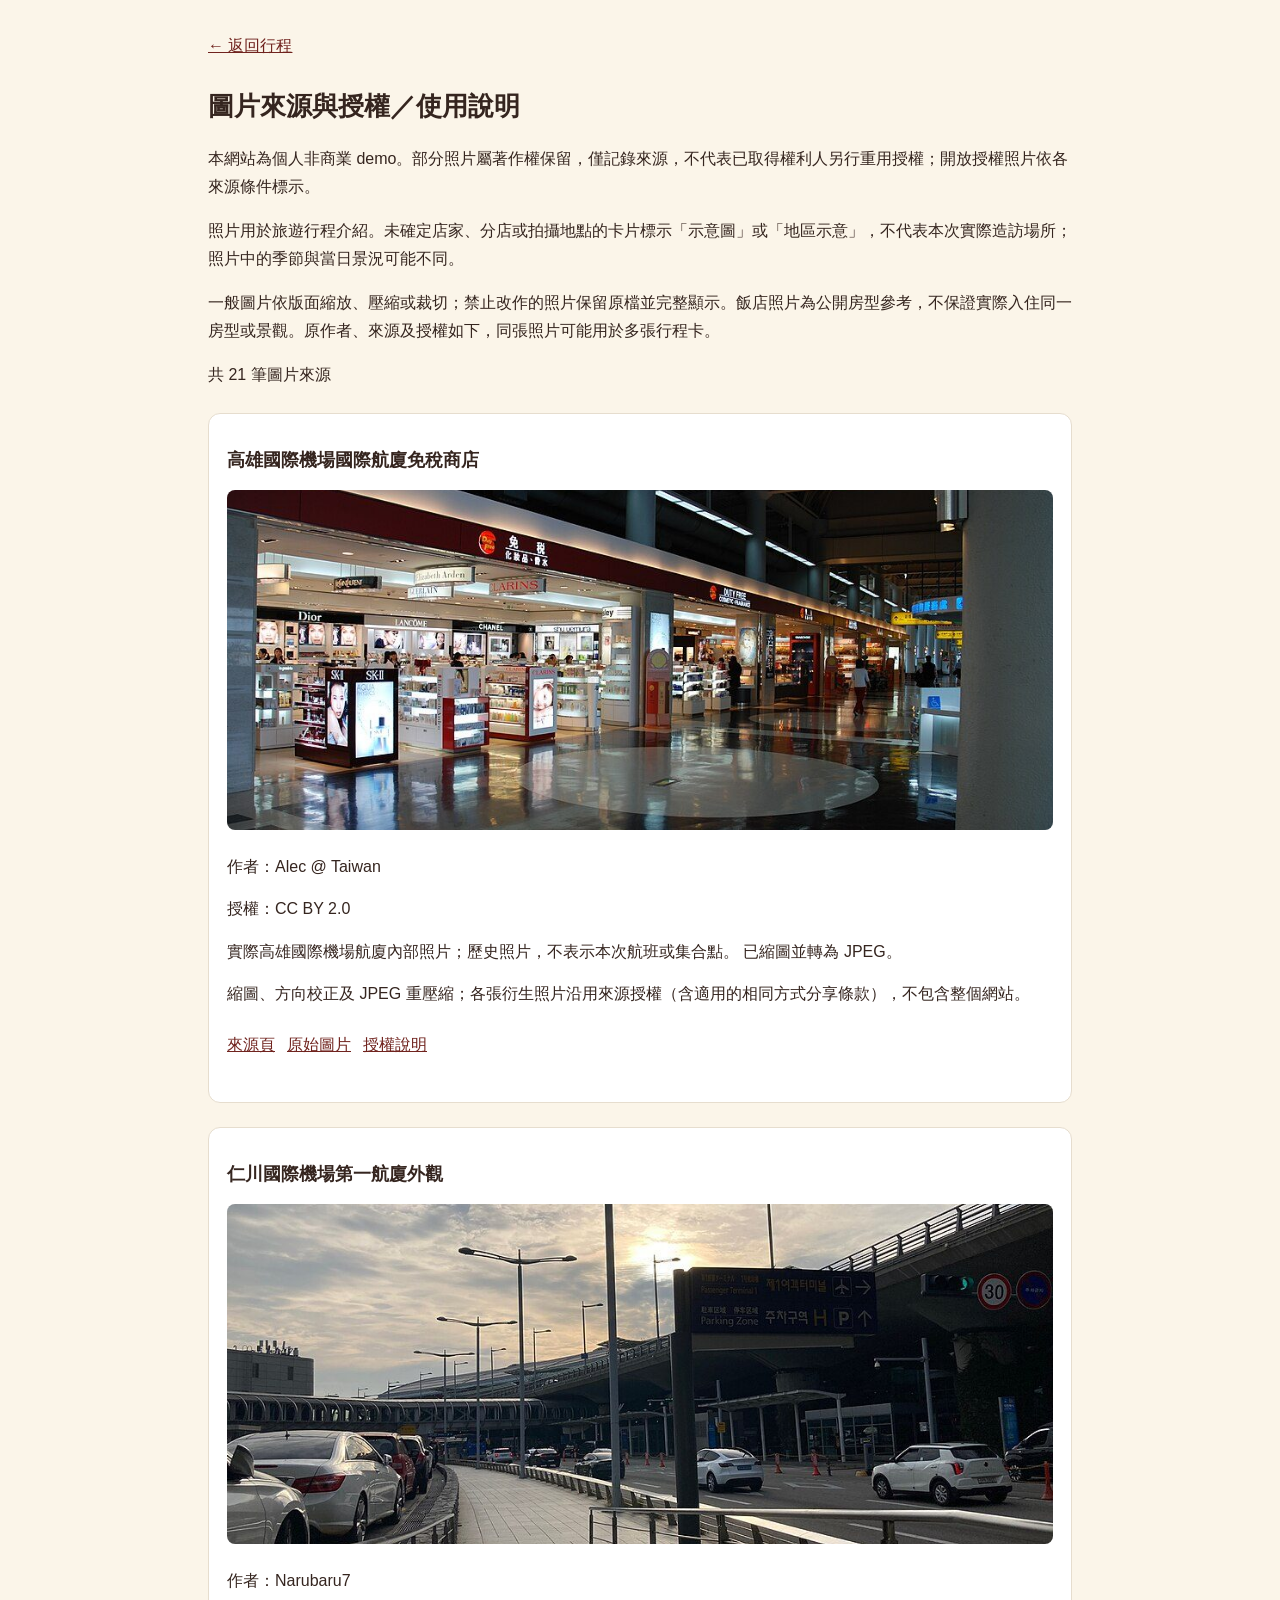
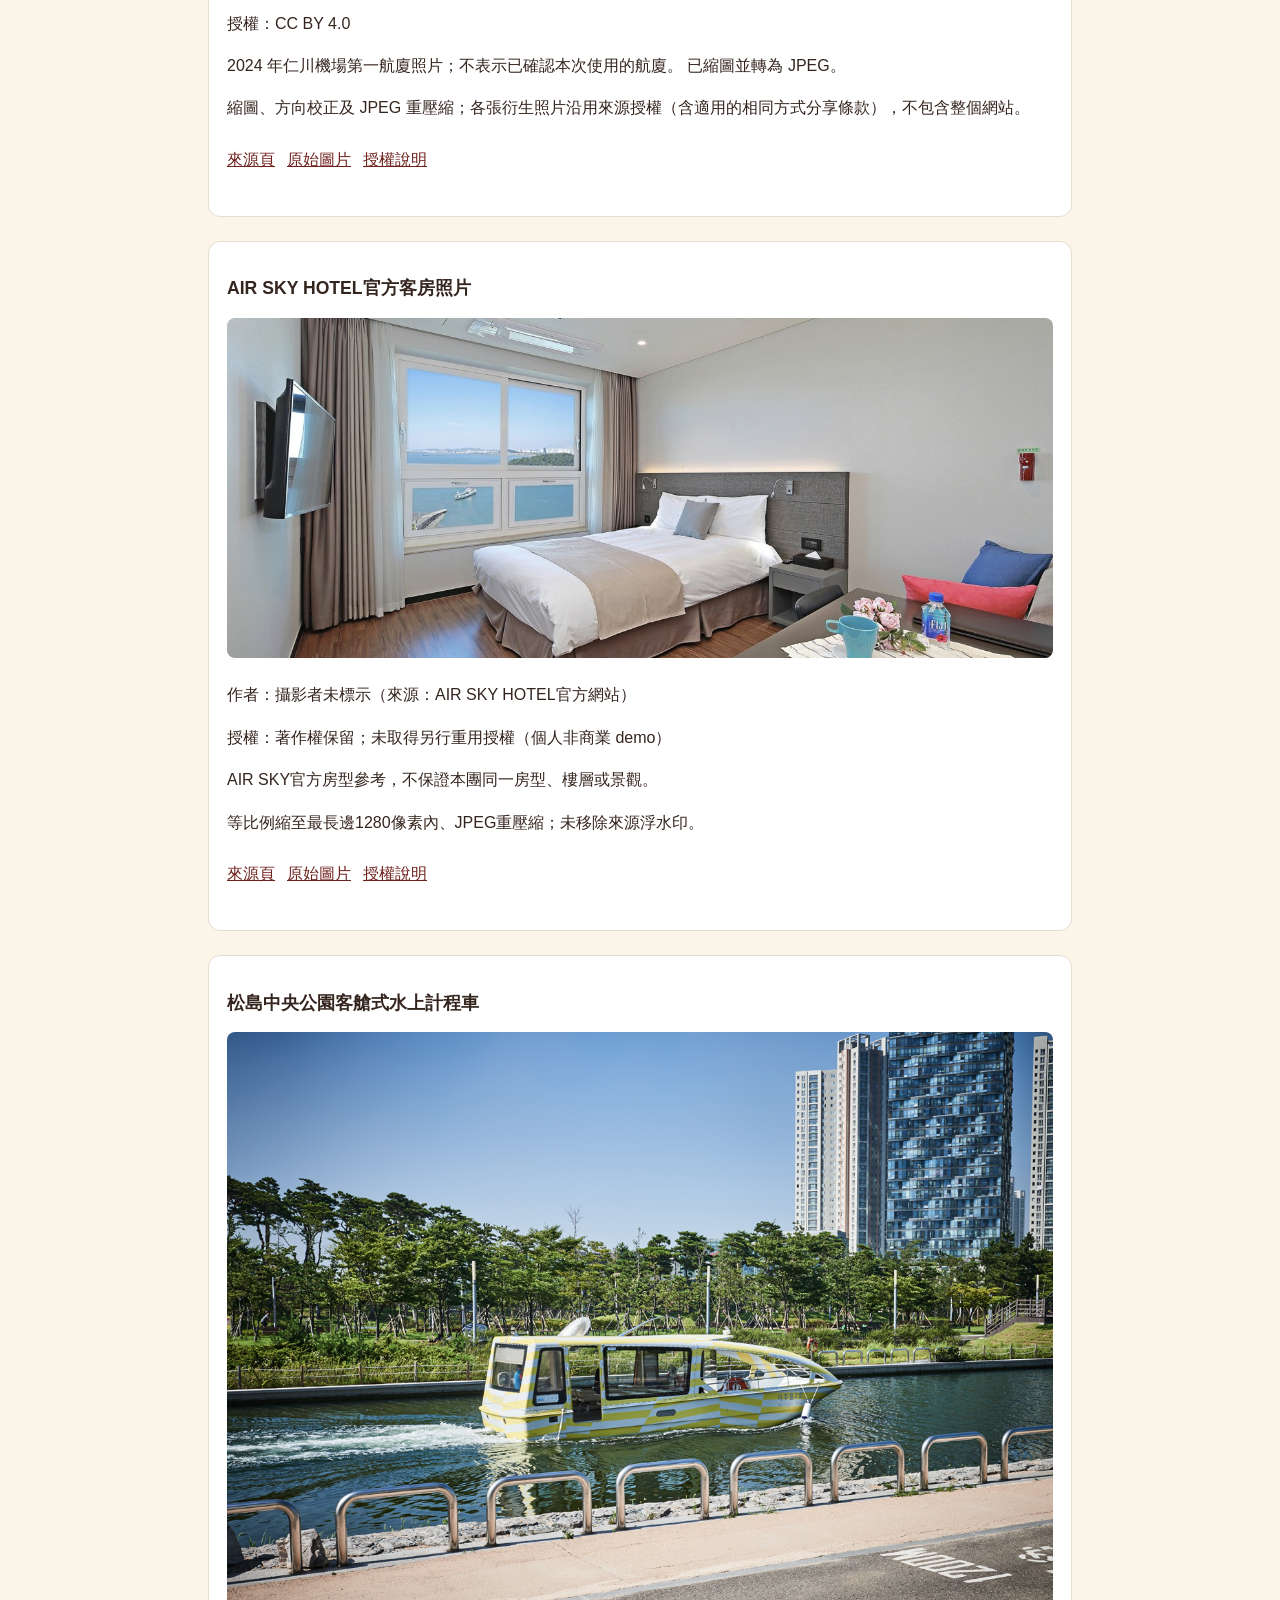
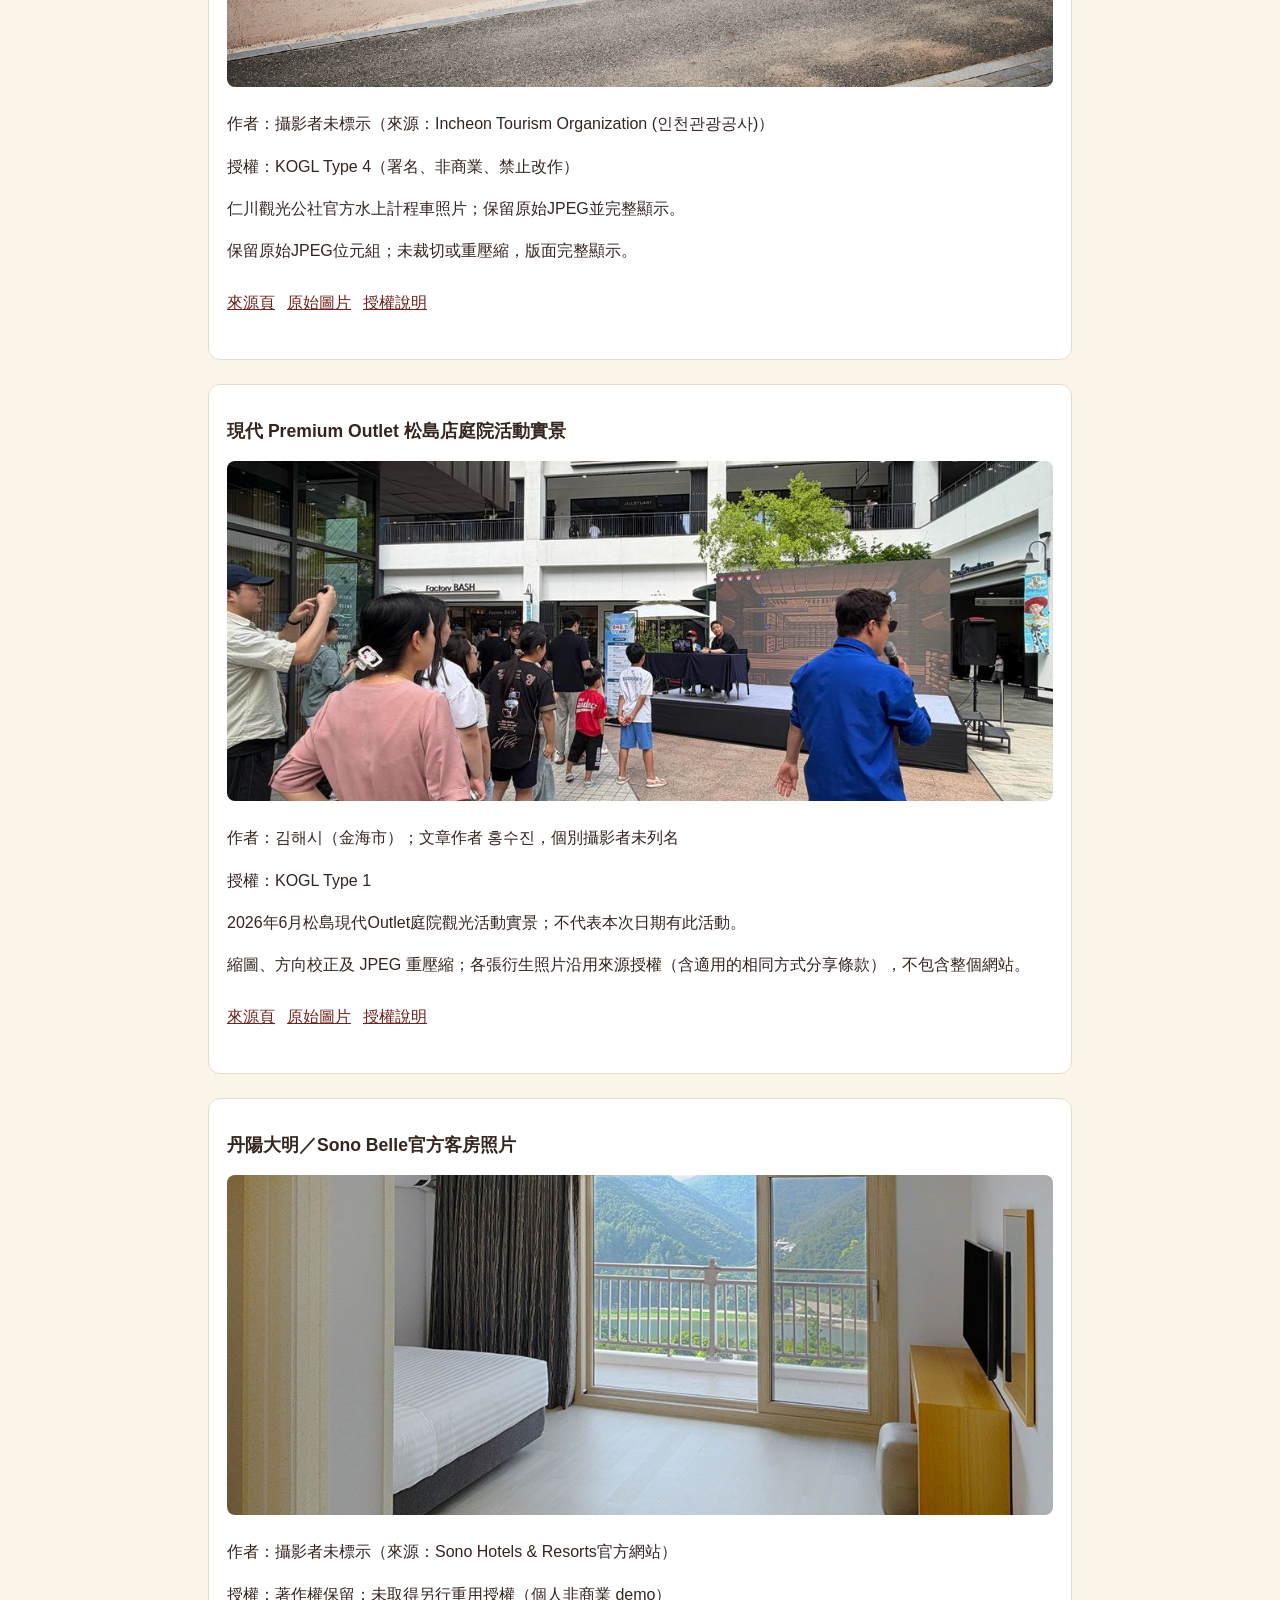
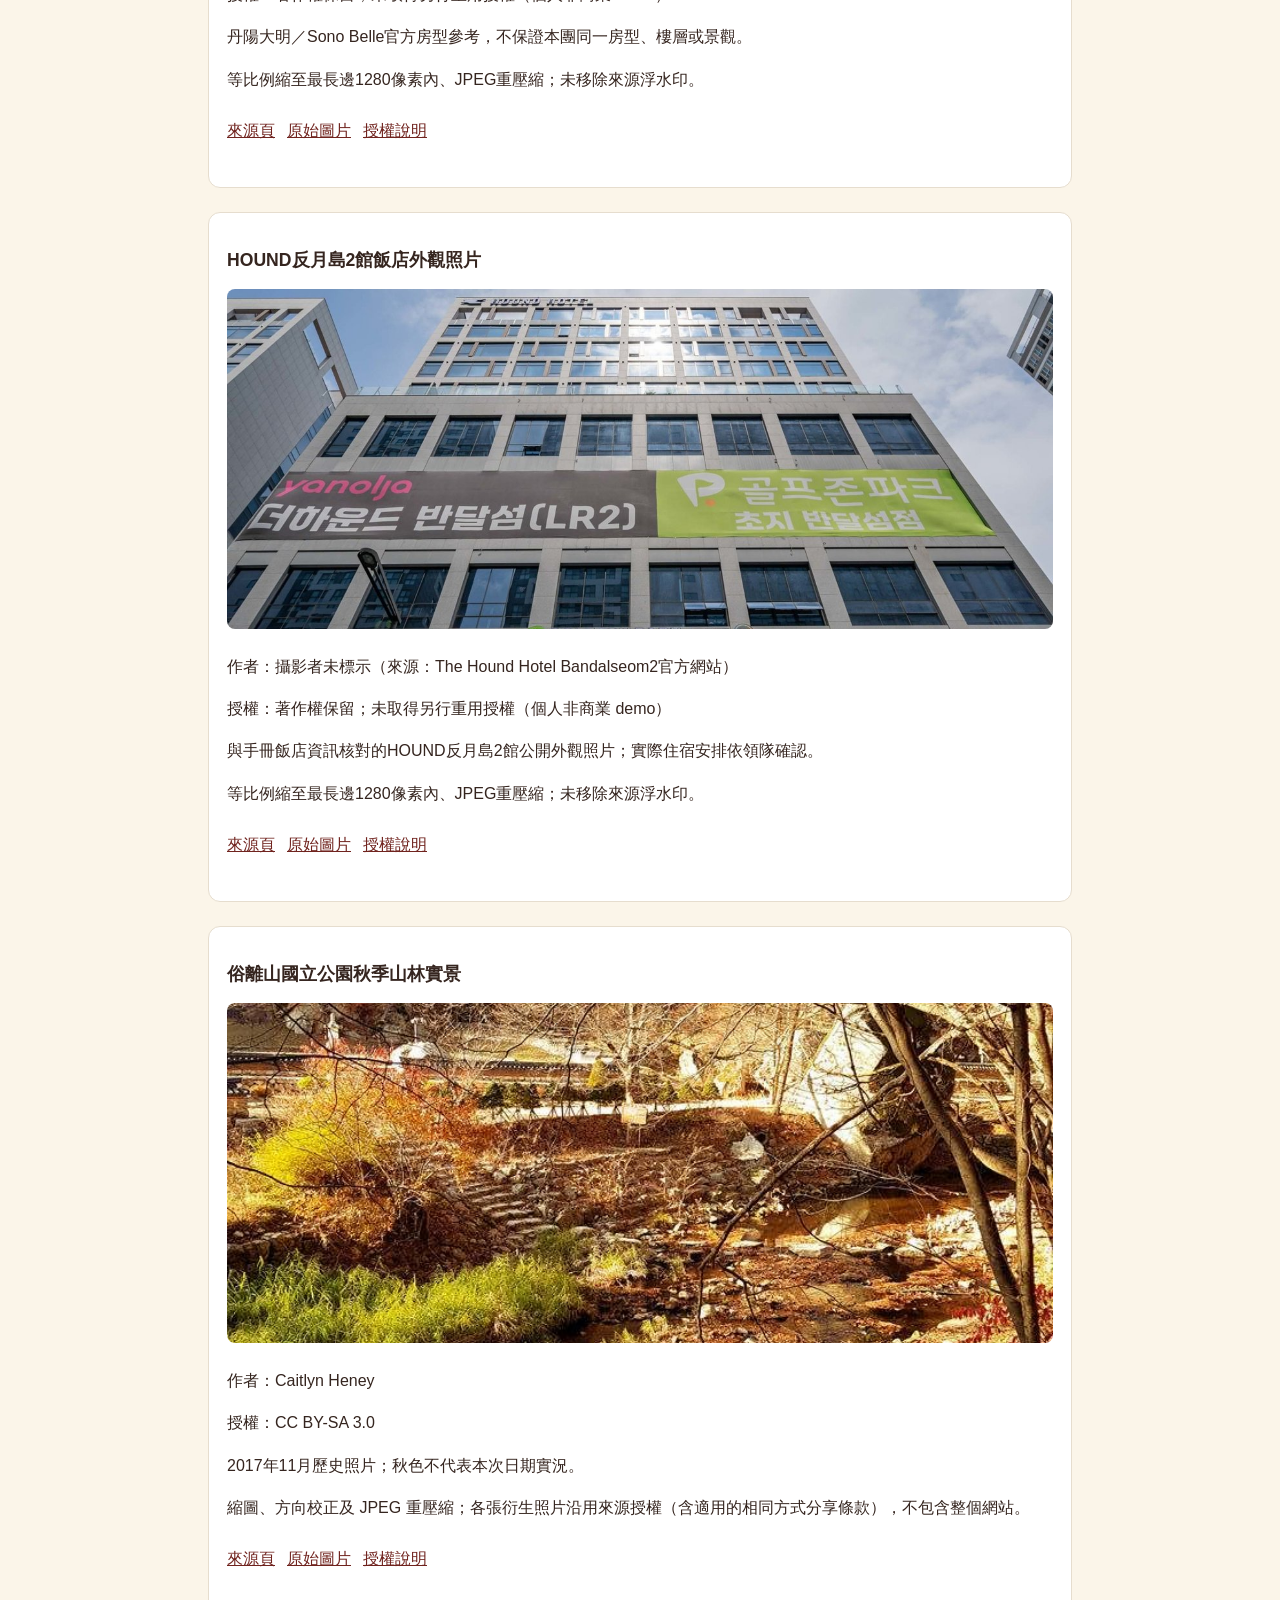
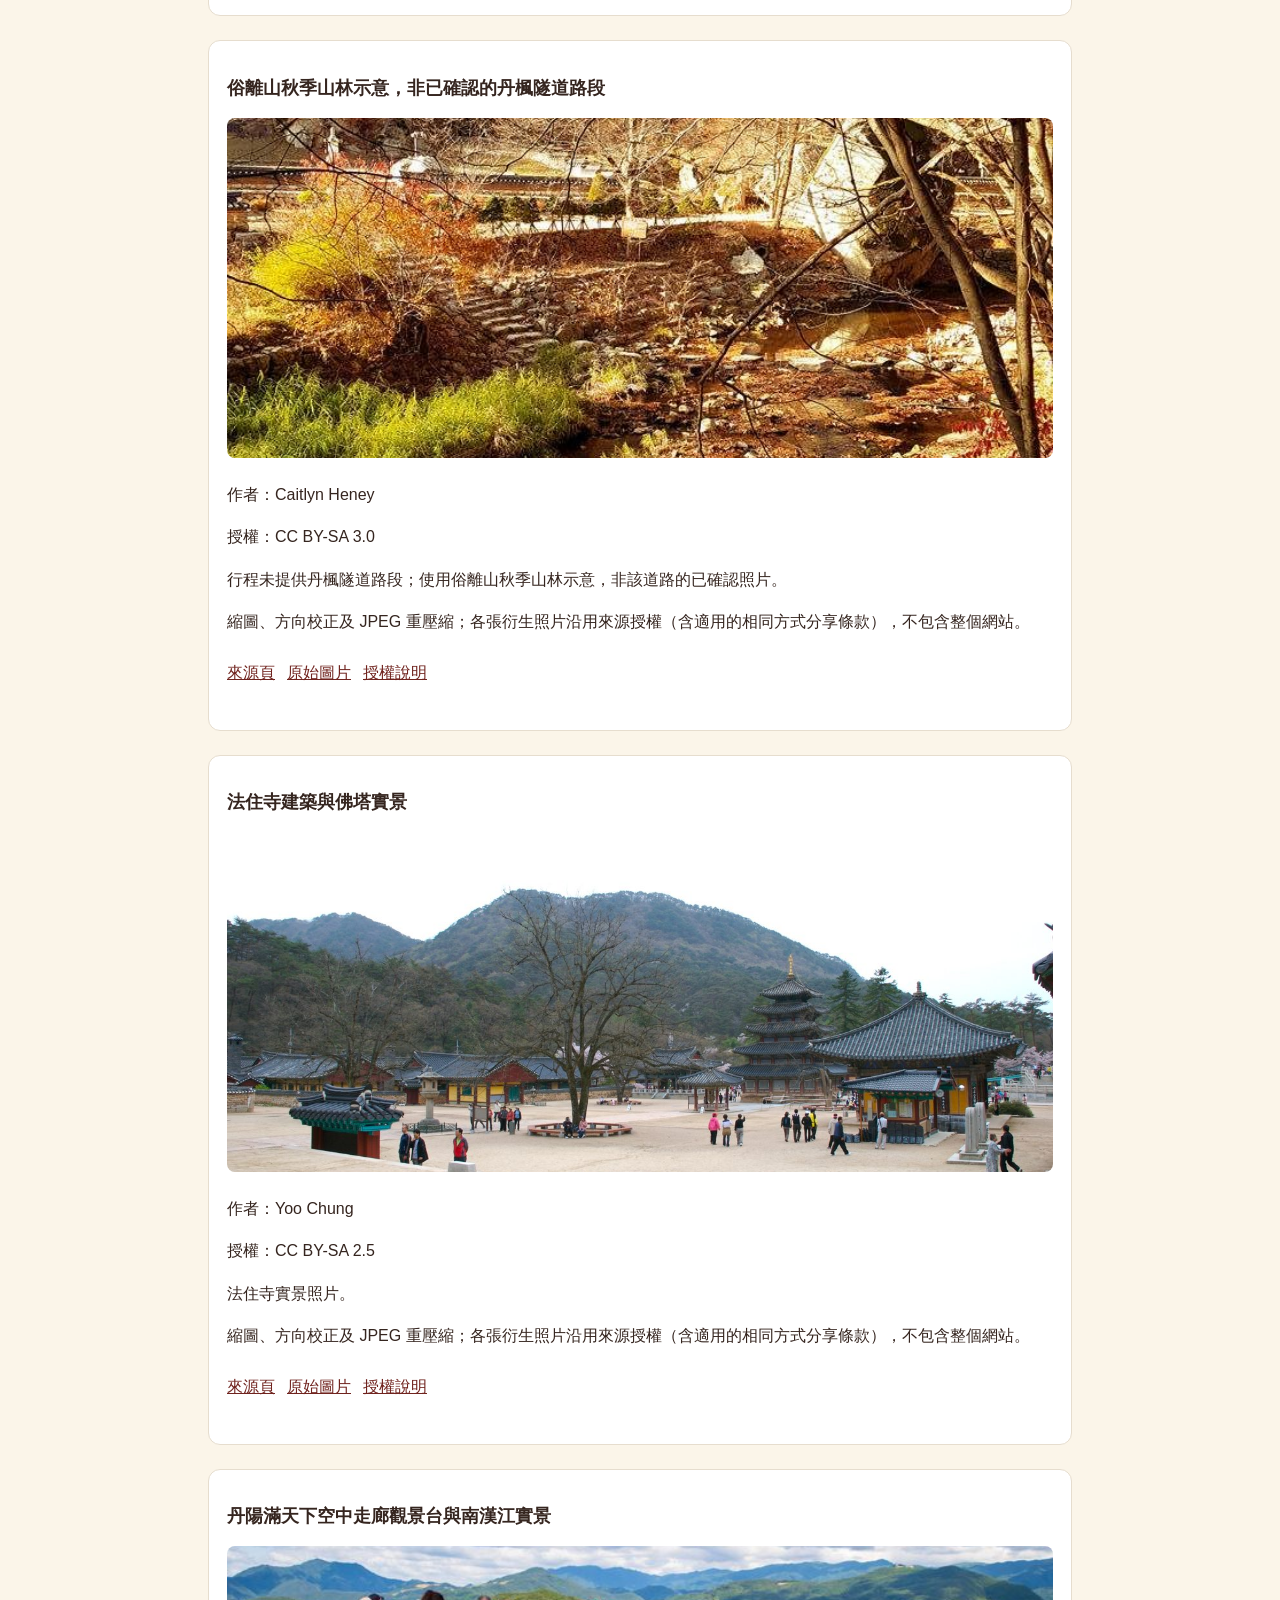
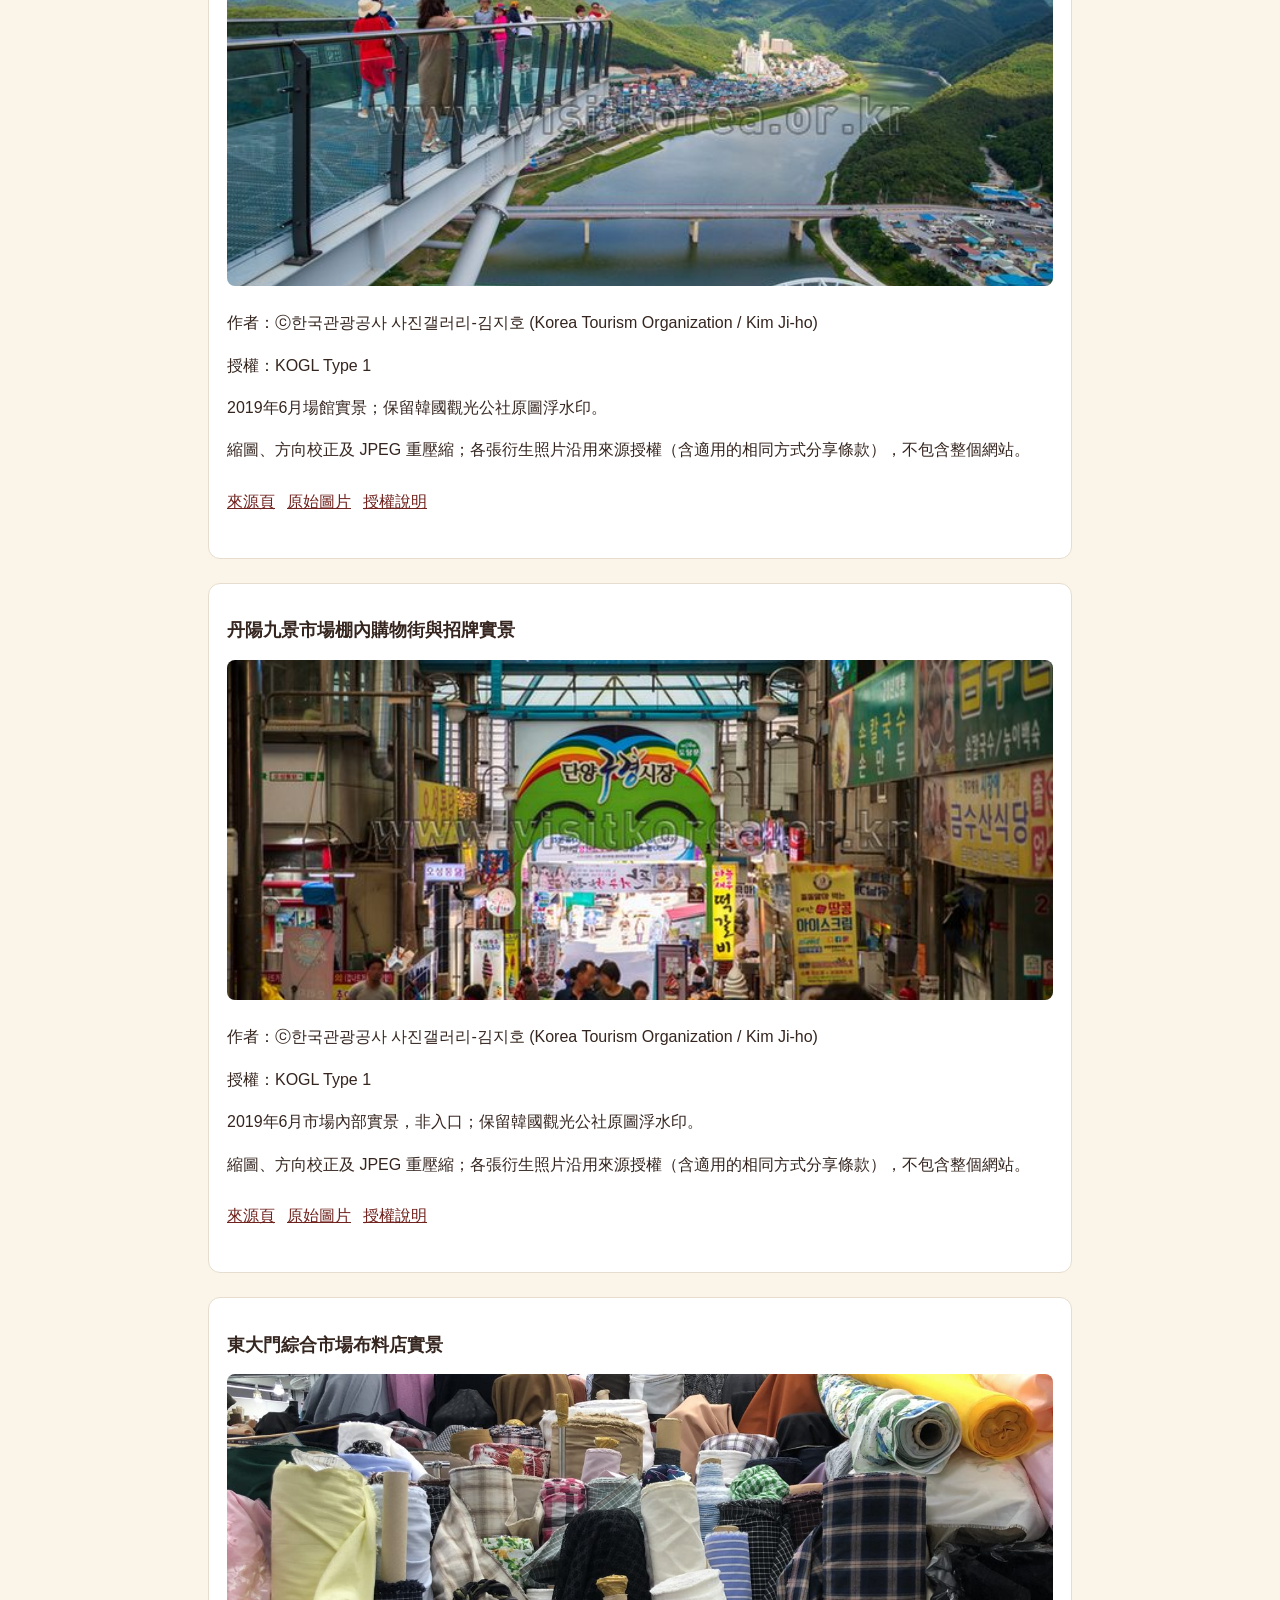
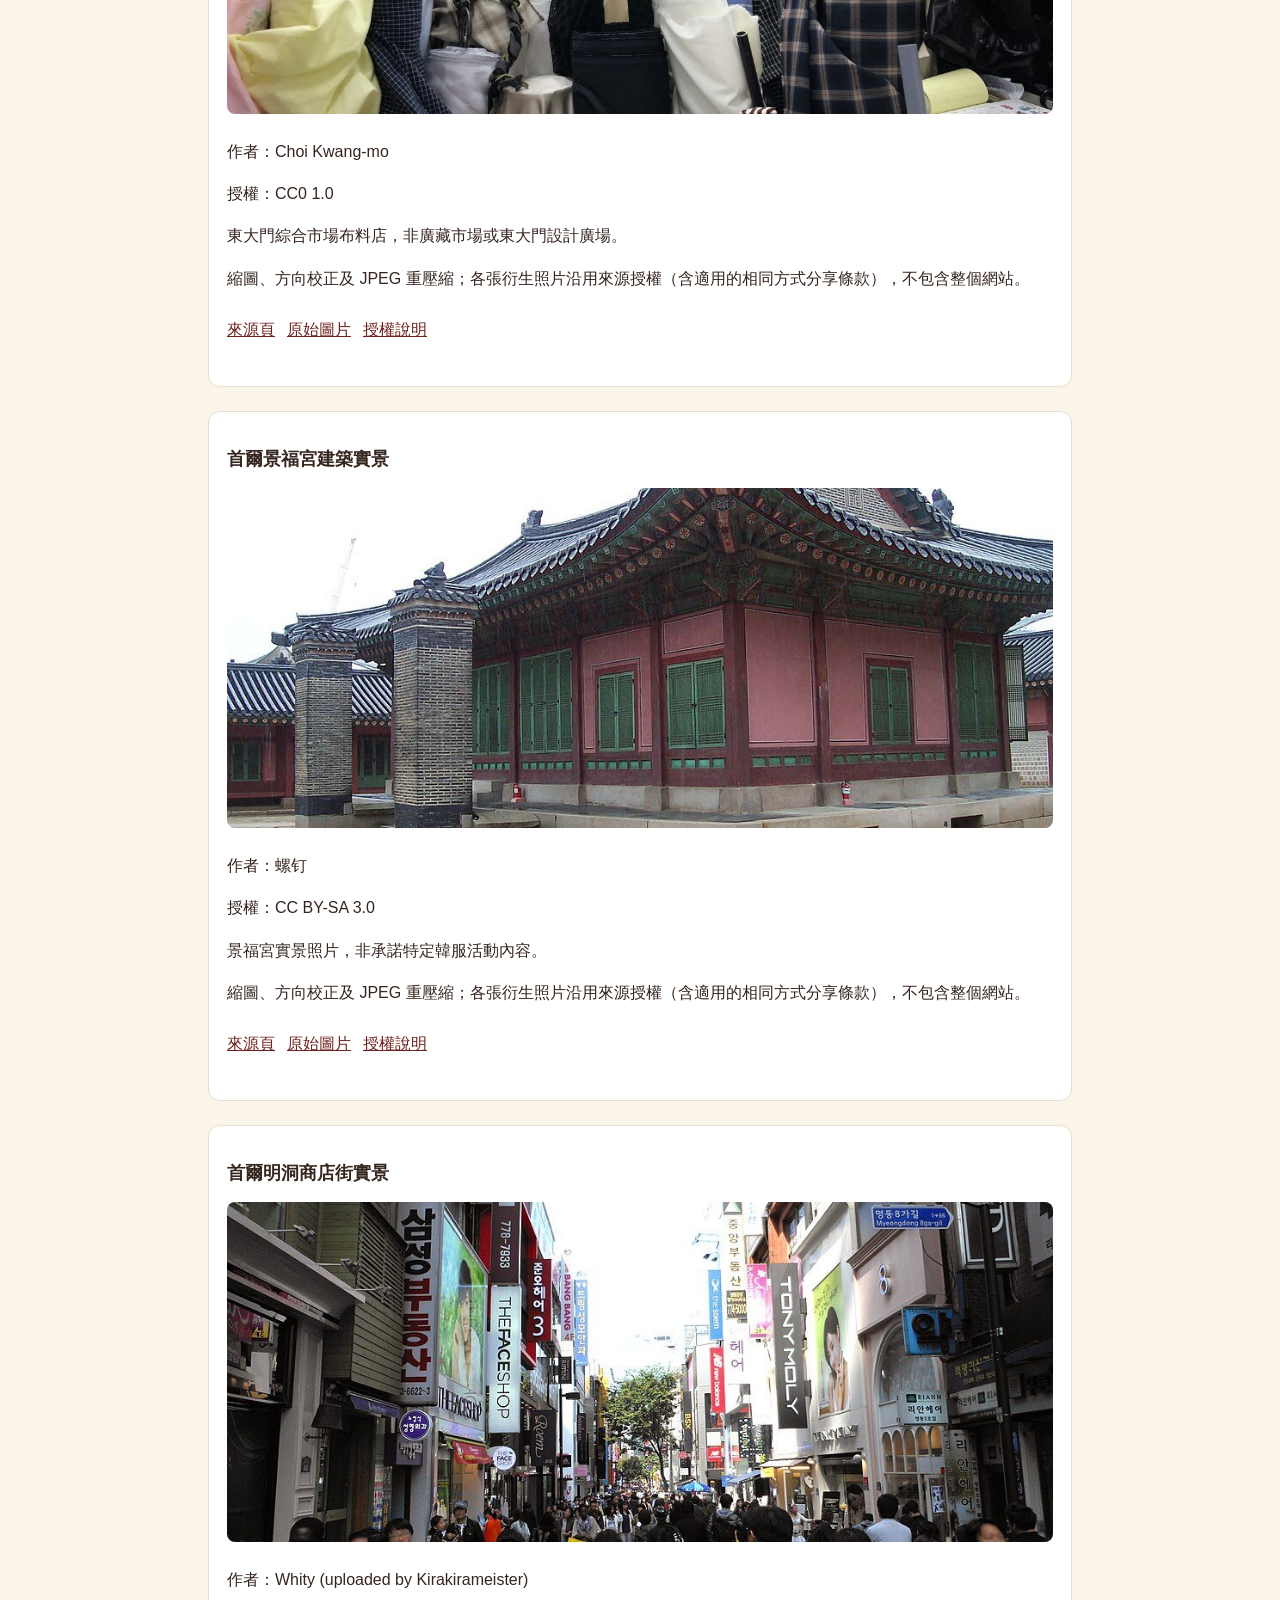
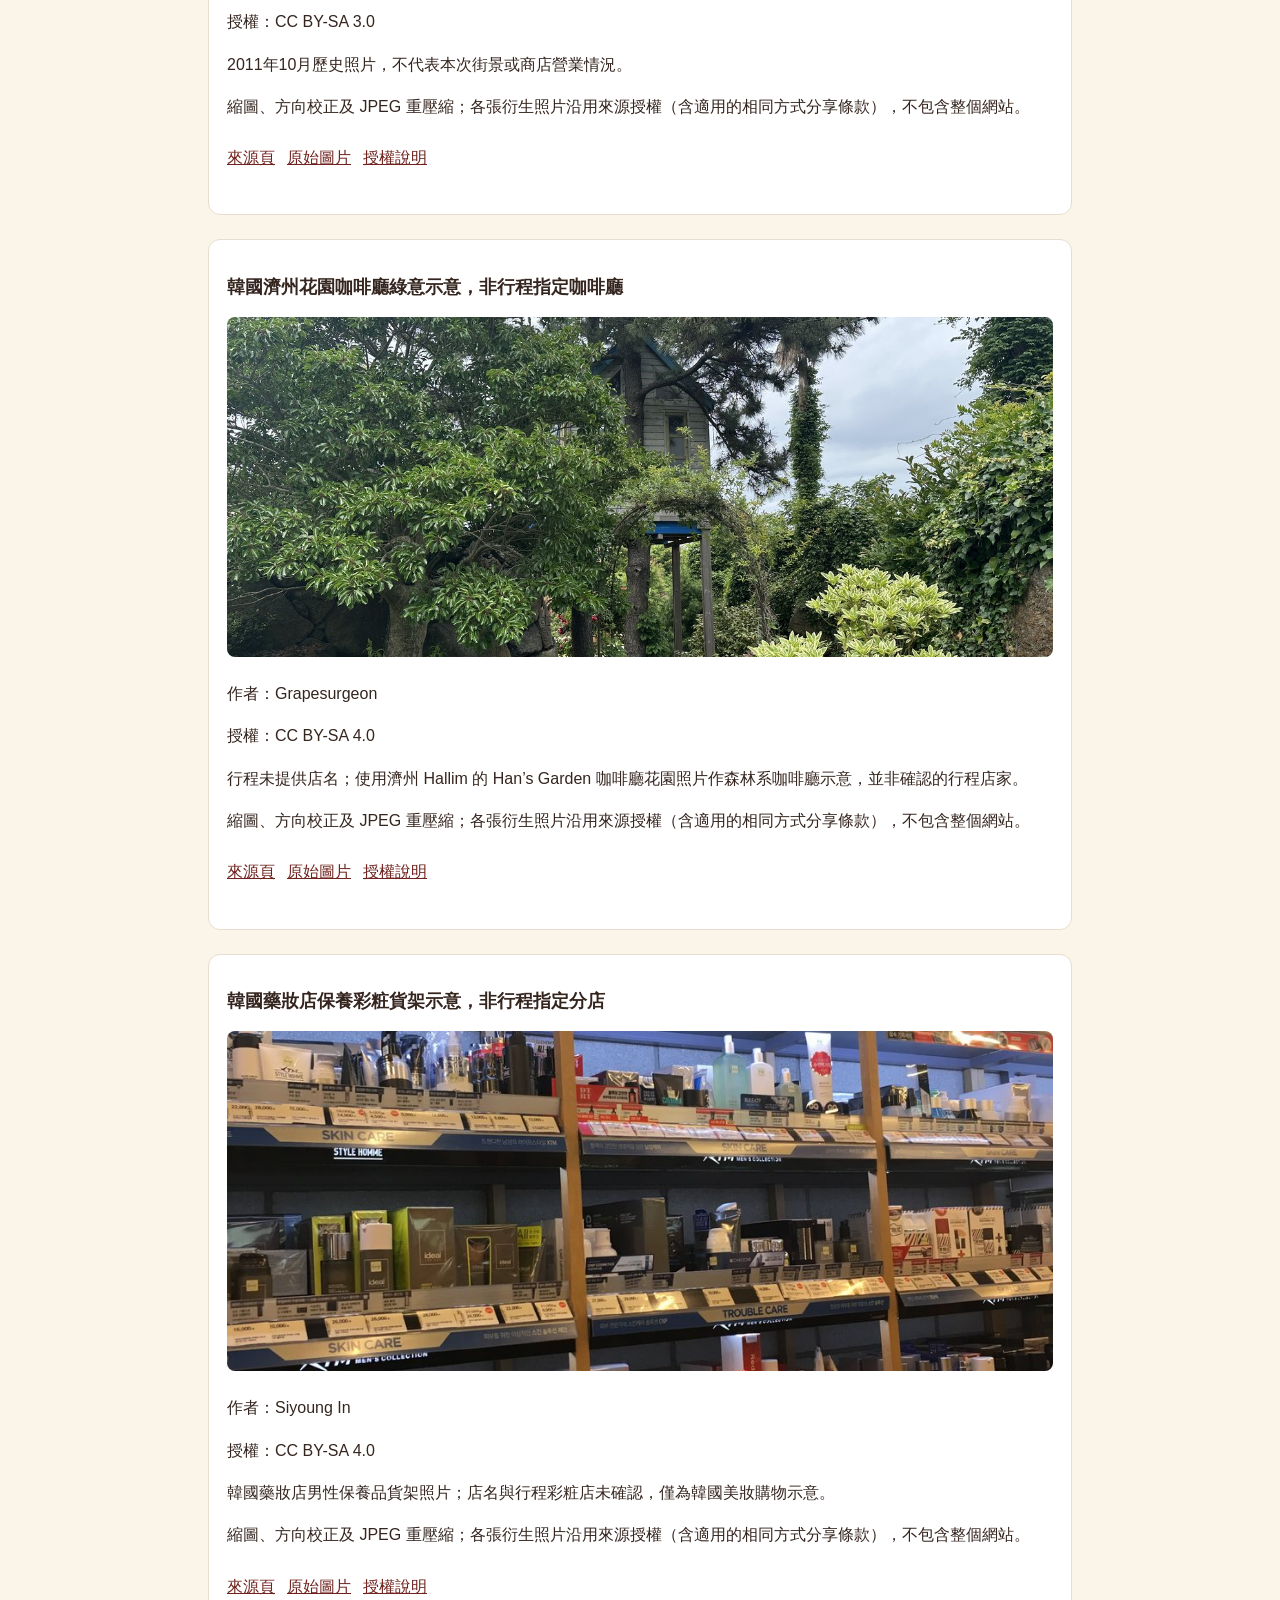
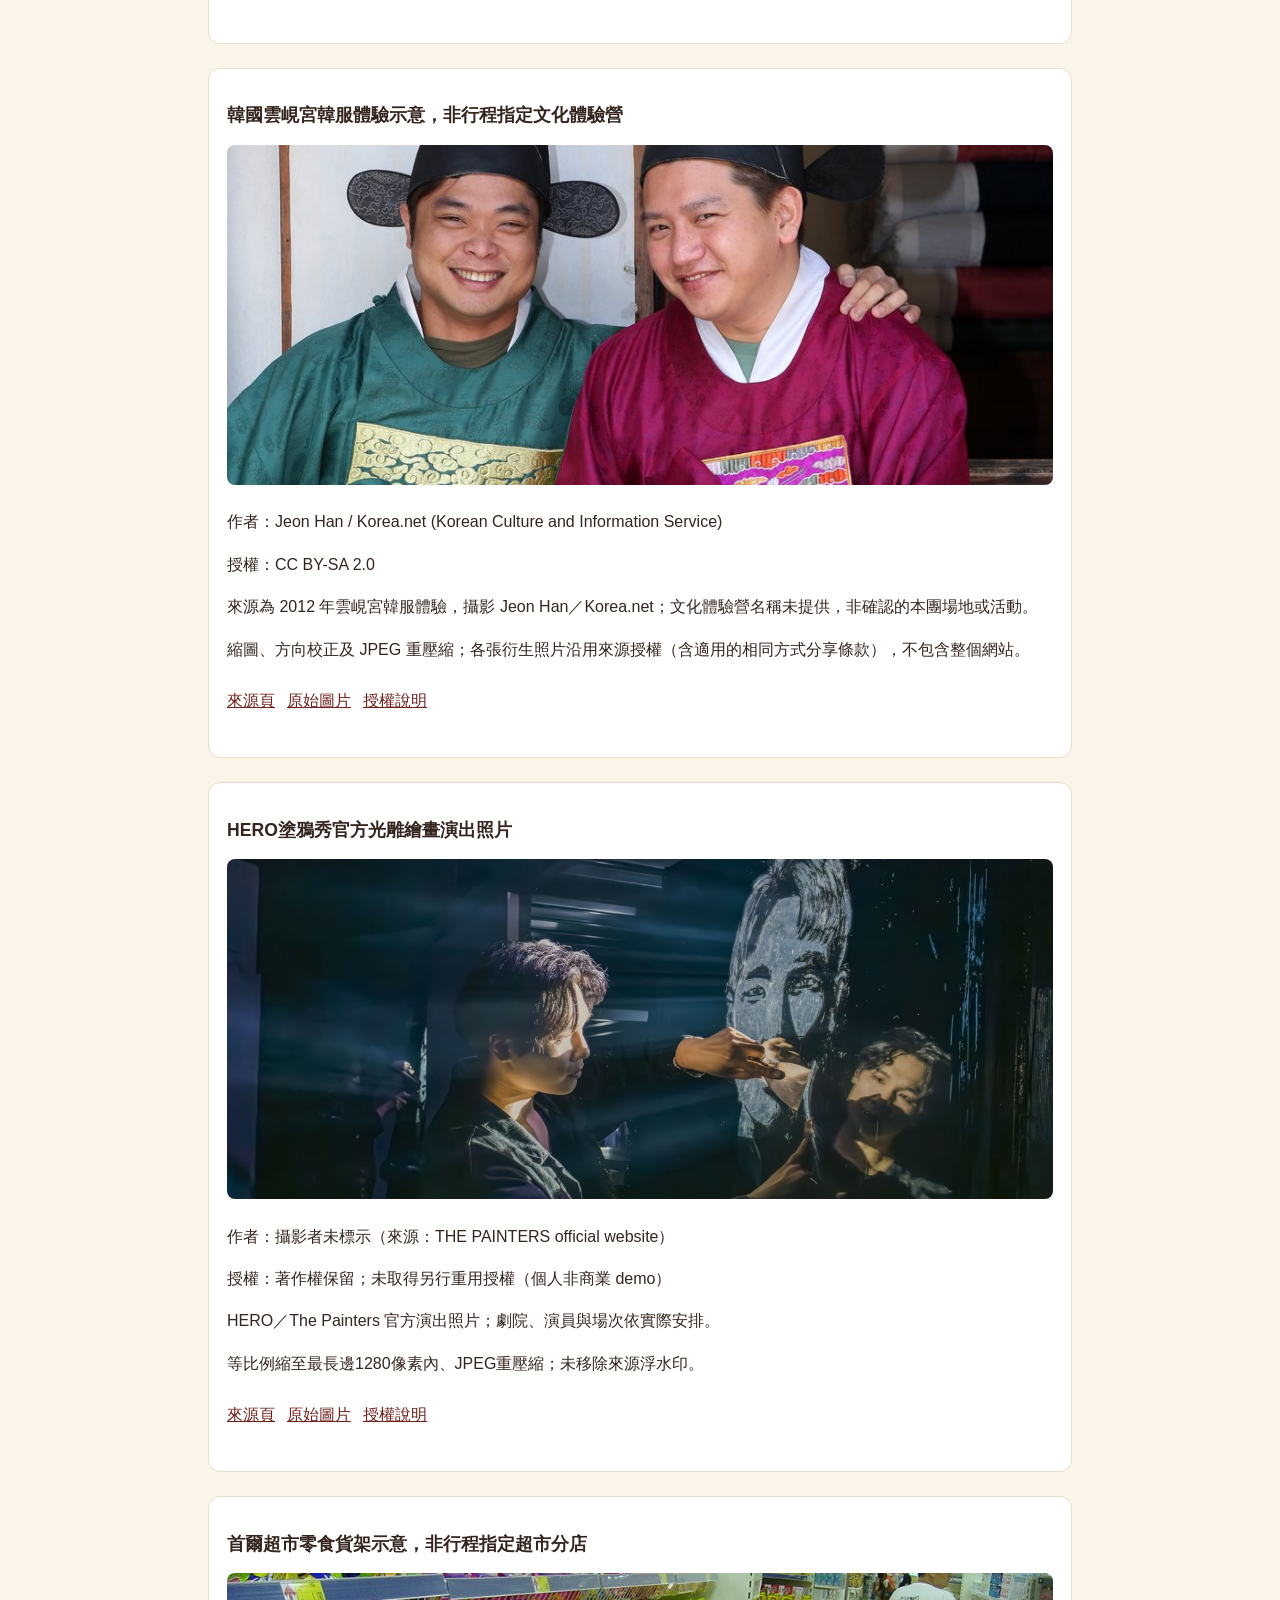
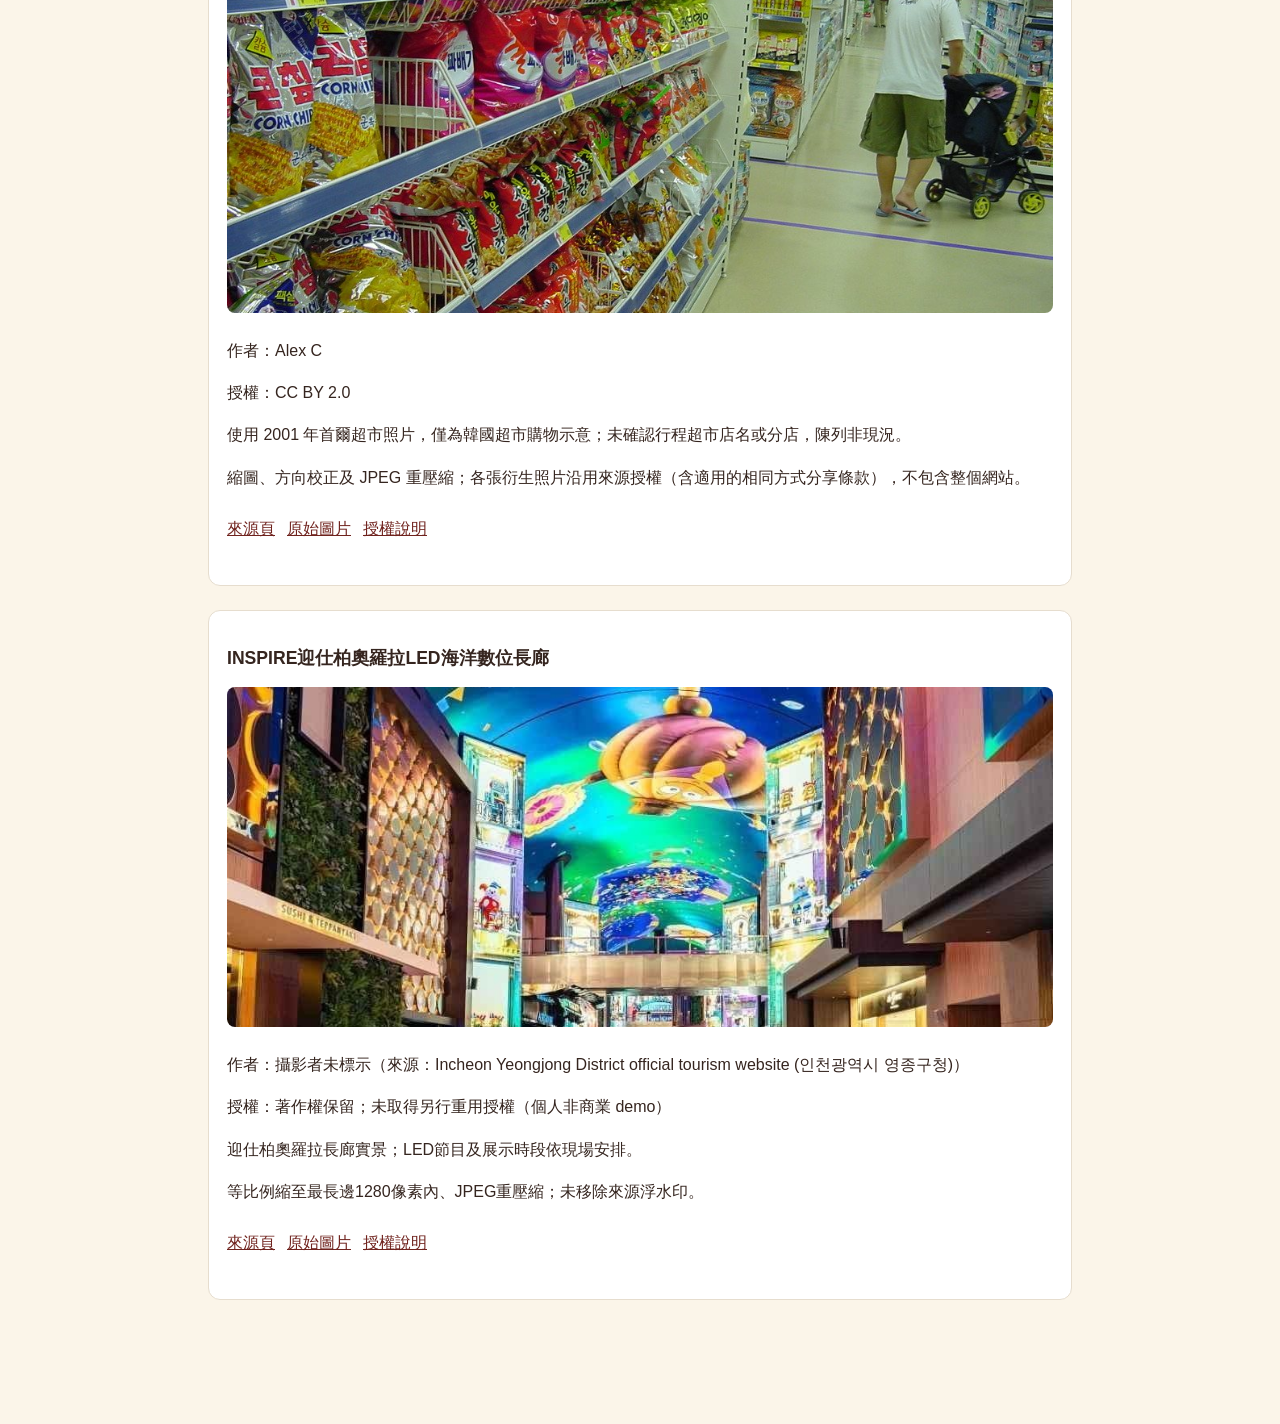
==== commit 82b77381: "[verified] feat: use official photos for seven Korea itinerary cards" ====
--- a/photo-credits.html
+++ b/photo-credits.html
@@ -1,3 +1,3 @@
 <!DOCTYPE html>
 <html lang="zh-Hant"><head><meta charset="UTF-8"><meta name="viewport" content="width=device-width, initial-scale=1"><title>圖片來源與授權 · 韓國行程</title><link rel="stylesheet" href="css/style.css"><link rel="stylesheet" href="css/photo-credits.css"><link rel="stylesheet" href="css/maple-theme.css"></head>
-<body><main class="credits-page"><a class="credits-back" href="./">← 返回行程</a><h1>圖片來源與授權</h1><p>照片用於旅遊行程介紹。未確定店家、分店或拍攝地點的卡片標示「示意圖」或「地區示意」，不代表本次實際造訪場所；照片中的季節與當日景況可能不同。</p><p>圖片已縮放、壓縮並轉為 JPEG；卡片依版面裁切顯示。原作者、來源及授權如下，同張照片可能用於多張行程卡。</p><p id="credits-status" role="status">來源資料載入中…</p><div id="credits-list"></div></main><script src="js/photo-credits.js"></script></body></html>
+<body><main class="credits-page"><a class="credits-back" href="./">← 返回行程</a><h1>圖片來源與授權／使用說明</h1><p>本網站為個人非商業 demo。部分照片屬著作權保留，僅記錄來源，不代表已取得權利人另行重用授權；開放授權照片依各來源條件標示。</p><p>照片用於旅遊行程介紹。未確定店家、分店或拍攝地點的卡片標示「示意圖」或「地區示意」，不代表本次實際造訪場所；照片中的季節與當日景況可能不同。</p><p>一般圖片依版面縮放、壓縮或裁切；禁止改作的照片保留原檔並完整顯示。飯店照片為公開房型參考，不保證實際入住同一房型或景觀。原作者、來源及授權如下，同張照片可能用於多張行程卡。</p><p id="credits-status" role="status">來源資料載入中…</p><div id="credits-list"></div></main><script src="js/photo-credits.js"></script></body></html>
--- a/css/style.css
+++ b/css/style.css
@@ -261,6 +261,7 @@
 }
 .card-media { position: relative; height: 140px; }
 .media-img { width: 100%; height: 100%; object-fit: cover; display: block; }
+.media-img--contain { object-fit: contain; }
 .media-ph {
   width: 100%; height: 100%;
   display: flex; flex-direction: column;
--- a/css/photo-credits.css
+++ b/css/photo-credits.css
@@ -1 +1,2 @@
 .credits-page{max-width:900px;margin:auto;padding:24px 18px}.credits-page h1{font-size:1.6rem}.credits-page>p{line-height:1.75}.credit-card{background:#fff;border:1px solid #e6ddce;border-radius:12px;margin:24px 0;padding:18px;overflow-wrap:anywhere}.credit-card h2{font-size:1.1rem}.credit-card img{width:100%;max-height:340px;object-fit:cover;border-radius:8px}.credit-links{display:flex;flex-wrap:wrap;gap:12px}.credit-links a,.credits-back{display:inline-flex;align-items:center;min-height:44px;color:var(--teal-dark,#922f27)}
+.credit-card img.credit-img--contain{object-fit:contain;max-height:none;height:auto;}
